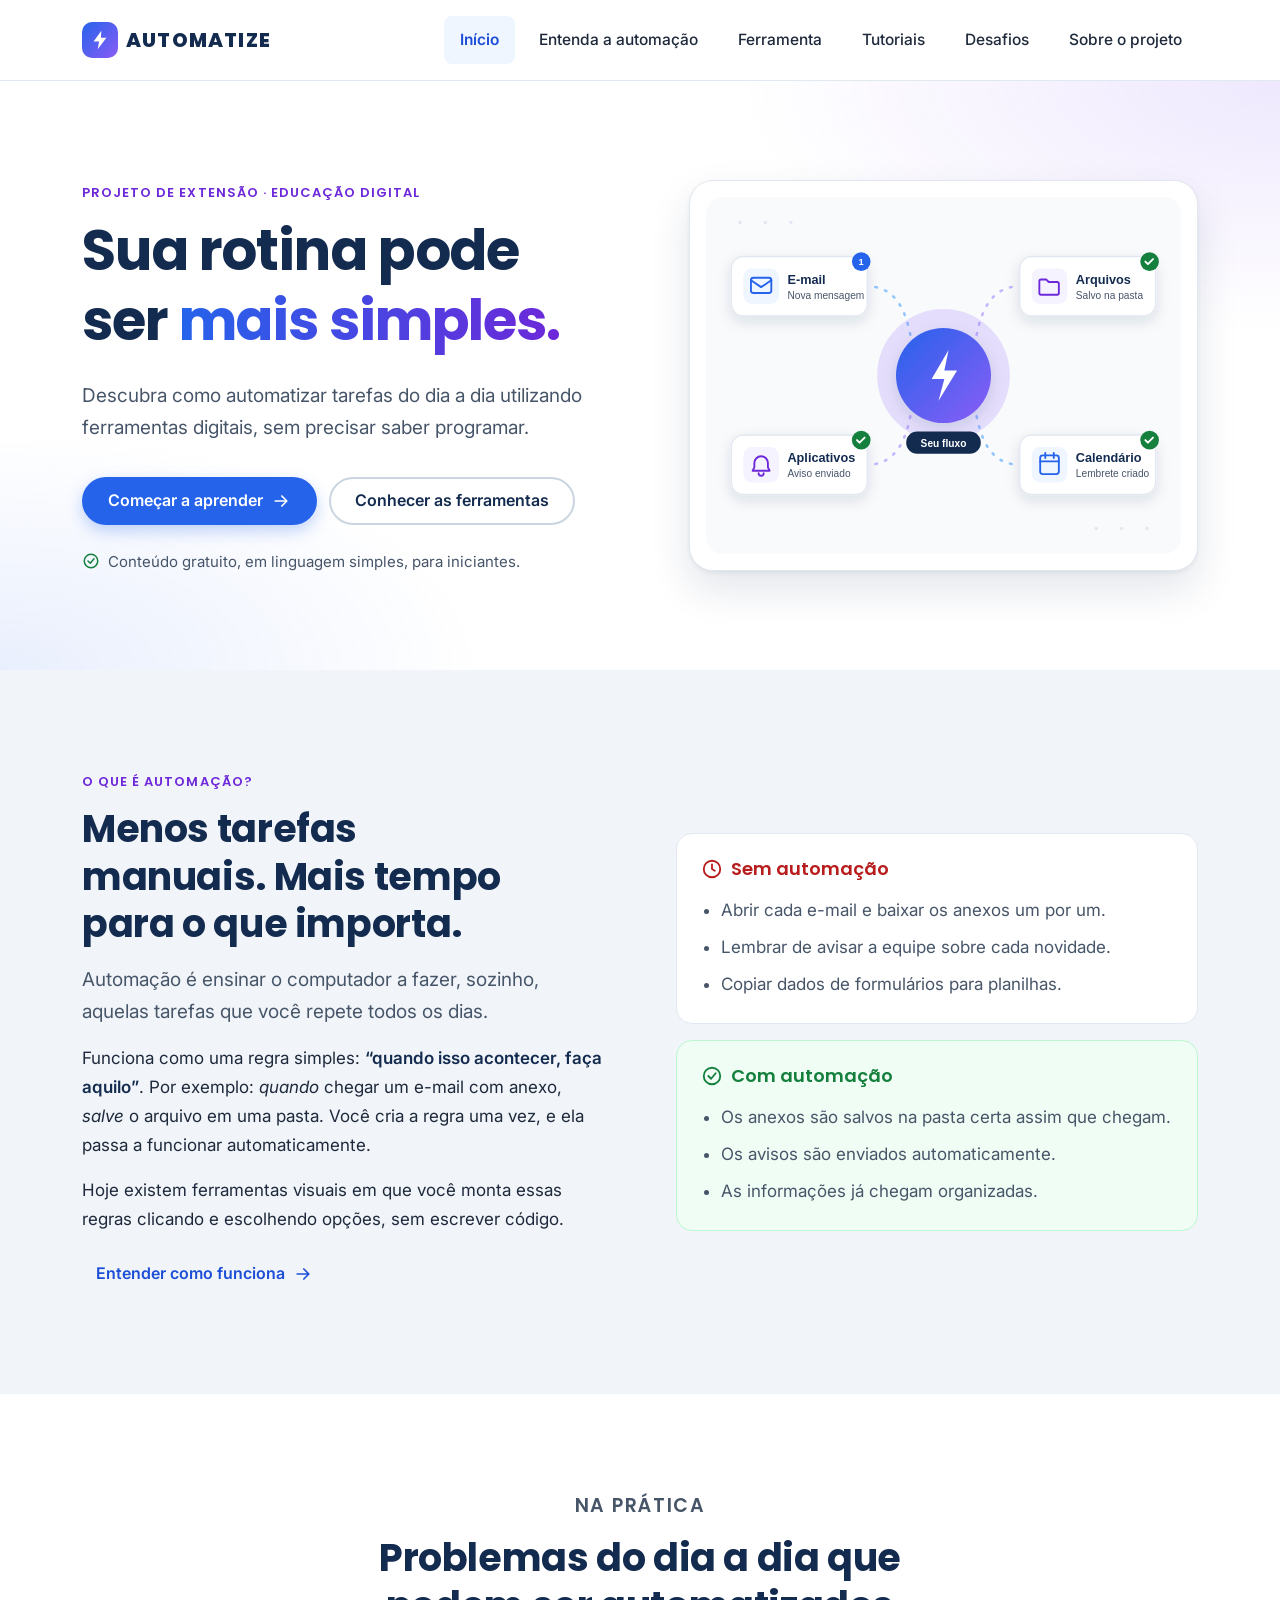
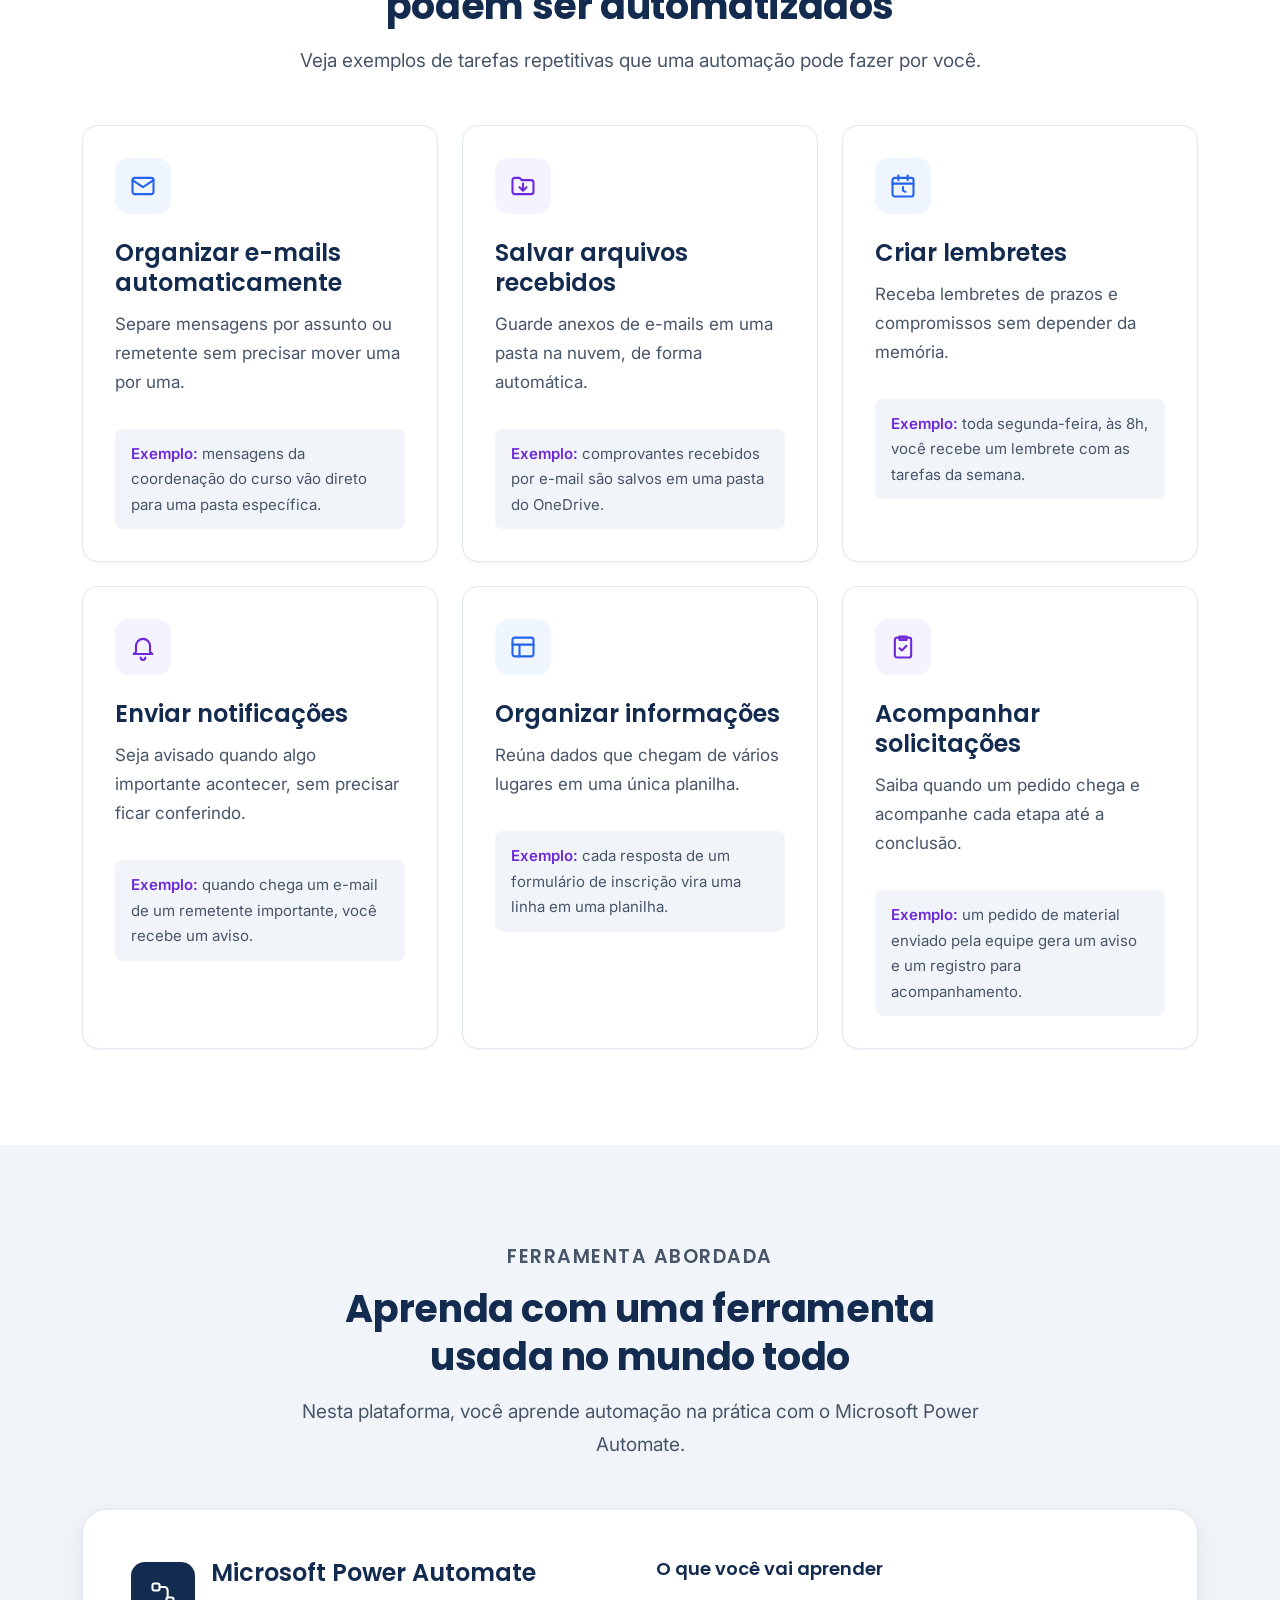
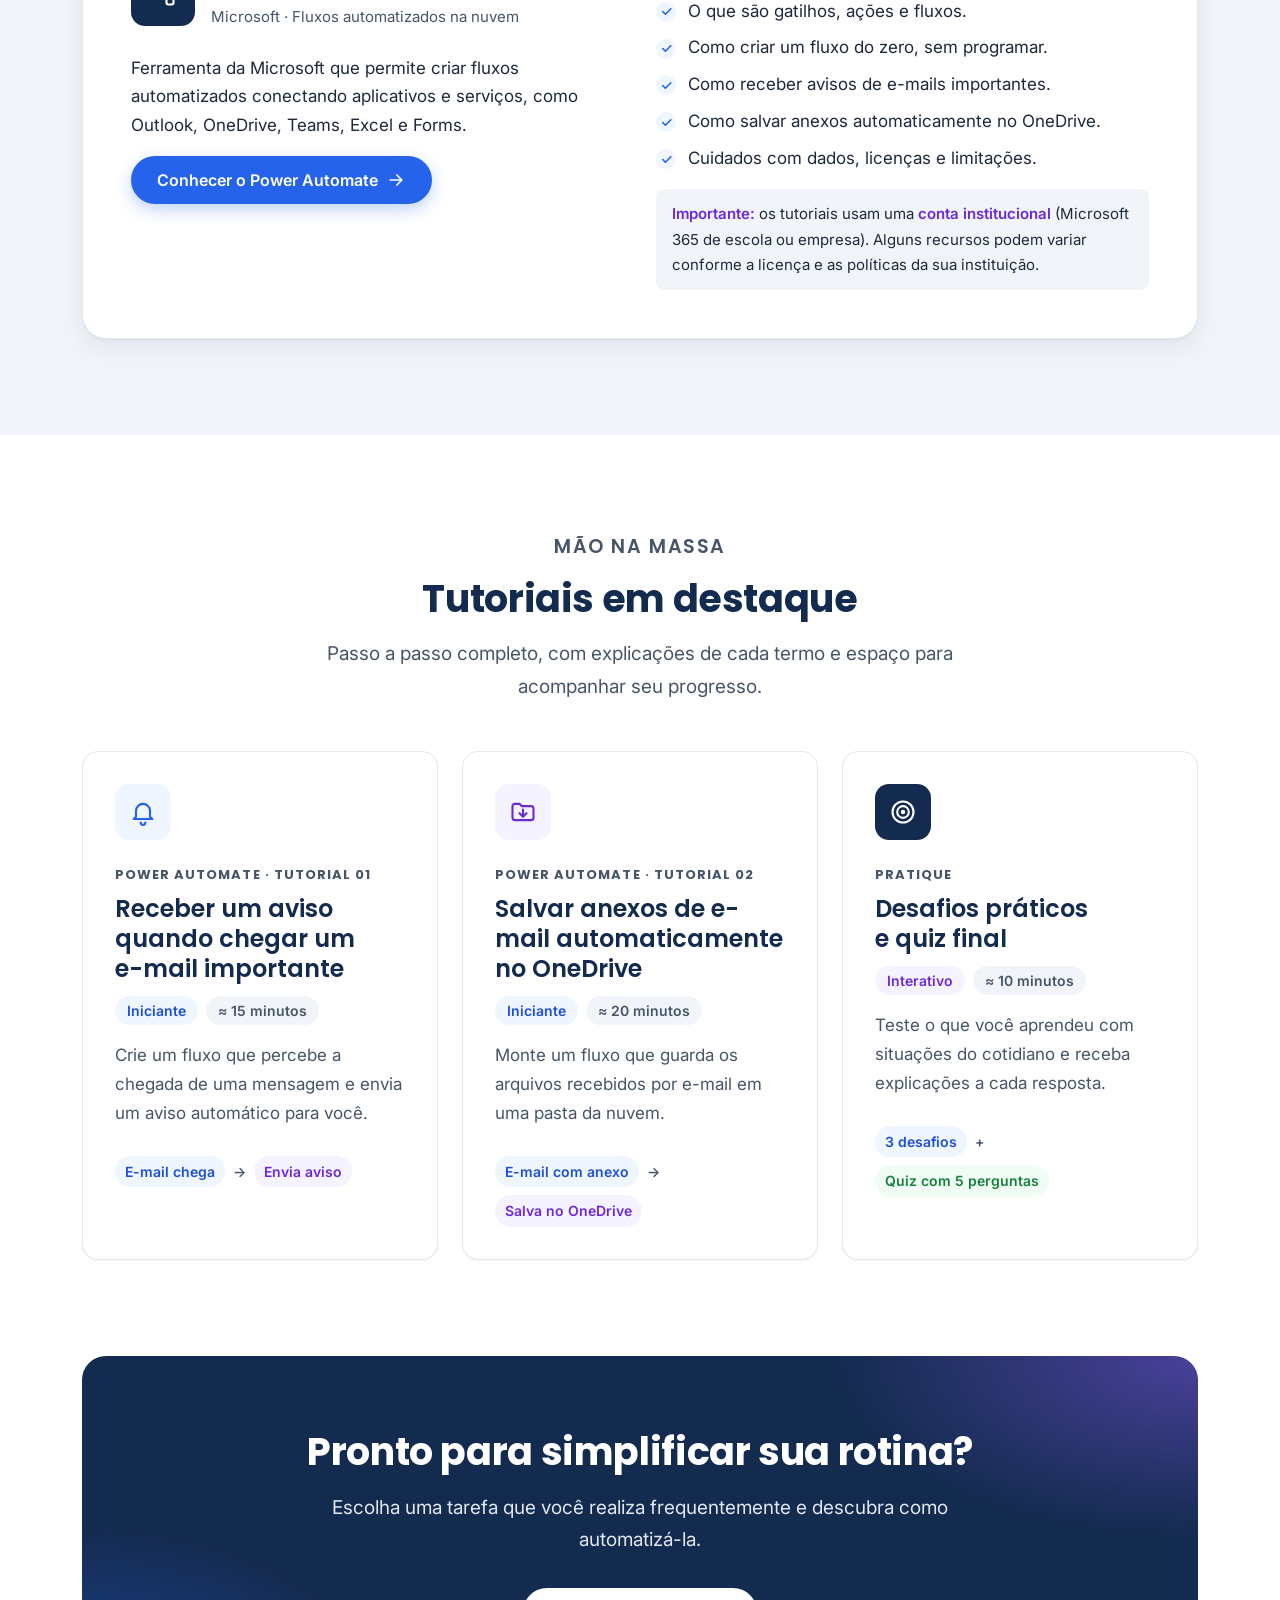
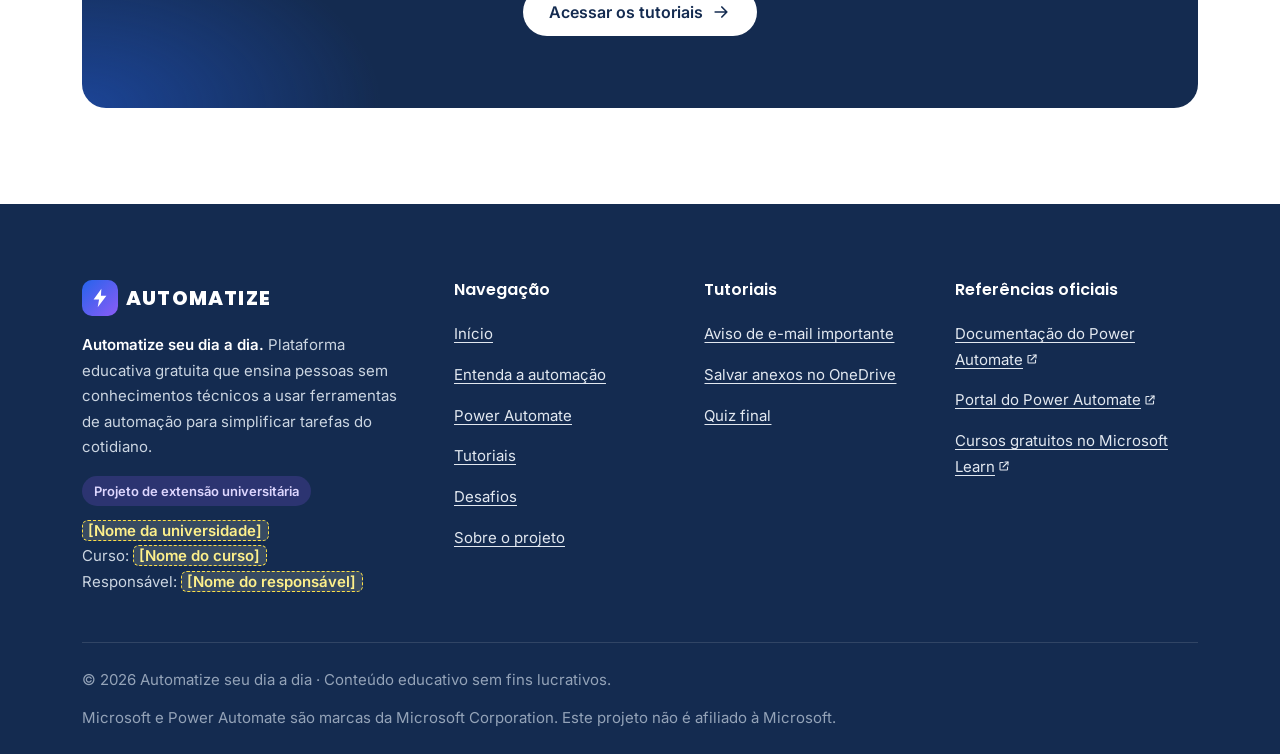
==== index.html @ 9e0a2491 "Move arquivos do site para a raiz do repositorio" ====
<!DOCTYPE html>
<html lang="pt-BR" class="no-js">
<head>
  <meta charset="UTF-8">
  <meta name="viewport" content="width=device-width, initial-scale=1">
  <title>Automatize seu dia a dia — Sua rotina pode ser mais simples</title>
  <meta name="description" content="Plataforma educativa gratuita que ensina, sem programação, como automatizar tarefas do dia a dia com o Microsoft Power Automate. Projeto de extensão universitária.">
  <meta name="keywords" content="automação, Power Automate, produtividade, educação digital, projeto de extensão, sem programação">
  <meta name="theme-color" content="#142B50">
  <meta name="robots" content="index, follow">
  <meta property="og:type" content="website">
  <meta property="og:locale" content="pt_BR">
  <meta property="og:site_name" content="Automatize seu dia a dia">
  <meta property="og:title" content="Automatize seu dia a dia — Sua rotina pode ser mais simples">
  <meta property="og:description" content="Aprenda a automatizar tarefas do dia a dia com ferramentas digitais, sem precisar saber programar.">
  <meta name="twitter:card" content="summary">
  <link rel="icon" href="assets/icons/favicon.svg" type="image/svg+xml">
  <link rel="preconnect" href="https://fonts.googleapis.com">
  <link rel="preconnect" href="https://fonts.gstatic.com" crossorigin>
  <link rel="stylesheet" href="https://fonts.googleapis.com/css2?family=Inter:wght@400;500;600;700&family=Poppins:wght@600;700;800&display=swap">
  <link rel="stylesheet" href="css/style.css">
  <link rel="stylesheet" href="css/responsive.css">
  <script>document.documentElement.className = document.documentElement.className.replace('no-js', 'js');</script>
  <script src="js/navigation.js" defer></script>
  <script src="js/main.js" defer></script>
</head>
<body>
  <a class="skip-link" href="#conteudo">Pular para o conteúdo</a>

  <!-- ============ CABEÇALHO ============ -->
  <header class="site-header">
    <div class="container site-header__inner">
      <a class="logo" href="index.html" aria-label="AUTOMATIZE — página inicial">
        <span class="logo__mark" aria-hidden="true"><svg viewBox="0 0 24 24" fill="currentColor"><path d="M13.5 2 5 13.5h6L9.5 22 19 9.5h-6z"/></svg></span>
        AUTOMATIZE
      </a>
      <button class="nav-toggle" type="button" aria-expanded="false" aria-controls="menu-principal" aria-label="Abrir menu de navegação">
        <span class="nav-toggle__icon" aria-hidden="true"><span></span><span></span><span></span></span>
        <span class="nav-toggle__text" aria-hidden="true">Menu</span>
      </button>
      <nav class="site-nav" id="menu-principal" aria-label="Principal">
        <ul>
          <li><a href="index.html" aria-current="page">Início</a></li>
          <li><a href="automacao.html">Entenda a automação</a></li>
          <li><a href="power-automate.html">Ferramenta</a></li>
          <li><a href="power-automate.html#tutoriais">Tutoriais</a></li>
          <li><a href="desafios.html">Desafios</a></li>
          <li><a href="sobre.html">Sobre o projeto</a></li>
        </ul>
      </nav>
    </div>
  </header>

  <main id="conteudo" tabindex="-1">

    <!-- ============ HERO ============ -->
    <section class="hero" aria-labelledby="hero-titulo">
      <div class="container hero__grid">
        <div>
          <p class="eyebrow">Projeto de extensão · Educação digital</p>
          <h1 id="hero-titulo">Sua rotina pode ser <span class="highlight">mais simples.</span></h1>
          <p class="lead">Descubra como automatizar tarefas do dia a dia utilizando ferramentas digitais, sem precisar saber programar.</p>
          <div class="btn-group">
            <a class="btn btn--primary" href="automacao.html">
              Começar a aprender
              <svg aria-hidden="true" focusable="false" viewBox="0 0 24 24" fill="none" stroke="currentColor" stroke-width="2" stroke-linecap="round" stroke-linejoin="round"><path d="M5 12h14M13 6l6 6-6 6"/></svg>
            </a>
            <a class="btn btn--secondary" href="#ferramentas">Conhecer as ferramentas</a>
          </div>
          <p class="hero__note">
            <svg aria-hidden="true" focusable="false" viewBox="0 0 24 24" fill="none" stroke="currentColor" stroke-width="2" stroke-linecap="round" stroke-linejoin="round"><circle cx="12" cy="12" r="9"/><path d="M8 12l3 3 5-6"/></svg>
            Conteúdo gratuito, em linguagem simples, para iniciantes.
          </p>
        </div>
        <div class="hero__art">
          <img src="assets/images/hero-flow.svg" width="560" height="420"
               alt="Ilustração: um fluxo de automação no centro conecta e-mail, pasta de arquivos, calendário e aplicativos de aviso.">
        </div>
      </div>
    </section>

    <!-- ============ APRESENTAÇÃO ============ -->
    <section class="section section--gray" aria-labelledby="apresentacao-titulo">
      <div class="container intro-grid">
        <div class="reveal">
          <p class="eyebrow">O que é automação?</p>
          <h2 id="apresentacao-titulo">Menos tarefas manuais. Mais tempo para o que importa.</h2>
          <p class="lead">Automação é ensinar o computador a fazer, sozinho, aquelas tarefas que você repete todos os dias.</p>
          <p>Funciona como uma regra simples: <strong>“quando isso acontecer, faça aquilo”</strong>. Por exemplo: <em>quando</em> chegar um e-mail com anexo, <em>salve</em> o arquivo em uma pasta. Você cria a regra uma vez, e ela passa a funcionar automaticamente.</p>
          <p>Hoje existem ferramentas visuais em que você monta essas regras clicando e escolhendo opções, sem escrever código.</p>
          <a class="btn btn--ghost" href="automacao.html">
            Entender como funciona
            <svg aria-hidden="true" focusable="false" viewBox="0 0 24 24" fill="none" stroke="currentColor" stroke-width="2" stroke-linecap="round" stroke-linejoin="round"><path d="M5 12h14M13 6l6 6-6 6"/></svg>
          </a>
        </div>
        <div class="compare reveal">
          <div class="compare__item compare__item--before">
            <h3>
              <svg aria-hidden="true" focusable="false" viewBox="0 0 24 24" fill="none" stroke="currentColor" stroke-width="2" stroke-linecap="round" stroke-linejoin="round"><circle cx="12" cy="12" r="9"/><path d="M12 7v5l3 2"/></svg>
              Sem automação
            </h3>
            <ul>
              <li>Abrir cada e-mail e baixar os anexos um por um.</li>
              <li>Lembrar de avisar a equipe sobre cada novidade.</li>
              <li>Copiar dados de formulários para planilhas.</li>
            </ul>
          </div>
          <div class="compare__item compare__item--after">
            <h3>
              <svg aria-hidden="true" focusable="false" viewBox="0 0 24 24" fill="none" stroke="currentColor" stroke-width="2" stroke-linecap="round" stroke-linejoin="round"><circle cx="12" cy="12" r="9"/><path d="M8 12l3 3 5-6"/></svg>
              Com automação
            </h3>
            <ul>
              <li>Os anexos são salvos na pasta certa assim que chegam.</li>
              <li>Os avisos são enviados automaticamente.</li>
              <li>As informações já chegam organizadas.</li>
            </ul>
          </div>
        </div>
      </div>
    </section>

    <!-- ============ PROBLEMAS QUE PODEM SER AUTOMATIZADOS ============ -->
    <section class="section" aria-labelledby="problemas-titulo">
      <div class="container">
        <header class="section-header reveal">
          <p class="eyebrow">Na prática</p>
          <h2 id="problemas-titulo">Problemas do dia a dia que podem ser automatizados</h2>
          <p>Veja exemplos de tarefas repetitivas que uma automação pode fazer por você.</p>
        </header>

        <ul class="grid grid--3 list-reset" role="list">
          <li class="card reveal">
            <span class="icon-badge" aria-hidden="true"><svg viewBox="0 0 24 24" fill="none" stroke="currentColor" stroke-width="1.8" stroke-linecap="round" stroke-linejoin="round"><rect x="3" y="5" width="18" height="14" rx="2"/><path d="M3 7l9 6 9-6"/></svg></span>
            <h3>Organizar e-mails automaticamente</h3>
            <p>Separe mensagens por assunto ou remetente sem precisar mover uma por uma.</p>
            <p class="card__example"><strong>Exemplo:</strong> mensagens da coordenação do curso vão direto para uma pasta específica.</p>
          </li>
          <li class="card reveal">
            <span class="icon-badge icon-badge--purple" aria-hidden="true"><svg viewBox="0 0 24 24" fill="none" stroke="currentColor" stroke-width="1.8" stroke-linecap="round" stroke-linejoin="round"><path d="M3 7a2 2 0 0 1 2-2h4l2 2h8a2 2 0 0 1 2 2v8a2 2 0 0 1-2 2H5a2 2 0 0 1-2-2z"/><path d="M12 10v6M9 13l3 3 3-3"/></svg></span>
            <h3>Salvar arquivos recebidos</h3>
            <p>Guarde anexos de e-mails em uma pasta na nuvem, de forma automática.</p>
            <p class="card__example"><strong>Exemplo:</strong> comprovantes recebidos por e-mail são salvos em uma pasta do OneDrive.</p>
          </li>
          <li class="card reveal">
            <span class="icon-badge" aria-hidden="true"><svg viewBox="0 0 24 24" fill="none" stroke="currentColor" stroke-width="1.8" stroke-linecap="round" stroke-linejoin="round"><rect x="3" y="5" width="18" height="16" rx="2"/><path d="M3 10h18M8 3v4M16 3v4M12 13v3l2 1"/></svg></span>
            <h3>Criar lembretes</h3>
            <p>Receba lembretes de prazos e compromissos sem depender da memória.</p>
            <p class="card__example"><strong>Exemplo:</strong> toda segunda-feira, às 8h, você recebe um lembrete com as tarefas da semana.</p>
          </li>
          <li class="card reveal">
            <span class="icon-badge icon-badge--purple" aria-hidden="true"><svg viewBox="0 0 24 24" fill="none" stroke="currentColor" stroke-width="1.8" stroke-linecap="round" stroke-linejoin="round"><path d="M6 16v-5a6 6 0 0 1 12 0v5l2 2H4z"/><path d="M10 21a2 2 0 0 0 4 0"/></svg></span>
            <h3>Enviar notificações</h3>
            <p>Seja avisado quando algo importante acontecer, sem precisar ficar conferindo.</p>
            <p class="card__example"><strong>Exemplo:</strong> quando chega um e-mail de um remetente importante, você recebe um aviso.</p>
          </li>
          <li class="card reveal">
            <span class="icon-badge" aria-hidden="true"><svg viewBox="0 0 24 24" fill="none" stroke="currentColor" stroke-width="1.8" stroke-linecap="round" stroke-linejoin="round"><rect x="3" y="4" width="18" height="16" rx="2"/><path d="M3 10h18M9 10v10"/></svg></span>
            <h3>Organizar informações</h3>
            <p>Reúna dados que chegam de vários lugares em uma única planilha.</p>
            <p class="card__example"><strong>Exemplo:</strong> cada resposta de um formulário de inscrição vira uma linha em uma planilha.</p>
          </li>
          <li class="card reveal">
            <span class="icon-badge icon-badge--purple" aria-hidden="true"><svg viewBox="0 0 24 24" fill="none" stroke="currentColor" stroke-width="1.8" stroke-linecap="round" stroke-linejoin="round"><rect x="5" y="4" width="14" height="17" rx="2"/><path d="M9 3h6v3H9zM9 13l2 2 4-4"/></svg></span>
            <h3>Acompanhar solicitações</h3>
            <p>Saiba quando um pedido chega e acompanhe cada etapa até a conclusão.</p>
            <p class="card__example"><strong>Exemplo:</strong> um pedido de material enviado pela equipe gera um aviso e um registro para acompanhamento.</p>
          </li>
        </ul>
      </div>
    </section>

    <!-- ============ FERRAMENTA ============ -->
    <section class="section section--gray" id="ferramentas" aria-labelledby="ferramentas-titulo">
      <div class="container">
        <header class="section-header reveal">
          <p class="eyebrow">Ferramenta abordada</p>
          <h2 id="ferramentas-titulo">Aprenda com uma ferramenta usada no mundo todo</h2>
          <p>Nesta plataforma, você aprende automação na prática com o Microsoft Power Automate.</p>
        </header>

        <article class="tool-card reveal" aria-labelledby="tool-pa">
          <div>
            <div class="tool-card__brand">
              <span class="icon-badge icon-badge--navy" aria-hidden="true"><svg viewBox="0 0 24 24" fill="none" stroke="currentColor" stroke-width="1.8" stroke-linecap="round" stroke-linejoin="round"><rect x="3" y="3" width="6" height="6" rx="1.5"/><rect x="15" y="15" width="6" height="6" rx="1.5"/><path d="M9 6h4a3 3 0 0 1 3 3v6"/></svg></span>
              <div>
                <h3 id="tool-pa">Microsoft Power Automate</h3>
                <p>Microsoft · Fluxos automatizados na nuvem</p>
              </div>
            </div>
            <p style="margin-top:var(--space-5)">Ferramenta da Microsoft que permite criar fluxos automatizados conectando aplicativos e serviços, como Outlook, OneDrive, Teams, Excel e Forms.</p>
            <a class="btn btn--primary" href="power-automate.html">
              Conhecer o Power Automate
              <svg aria-hidden="true" focusable="false" viewBox="0 0 24 24" fill="none" stroke="currentColor" stroke-width="2" stroke-linecap="round" stroke-linejoin="round"><path d="M5 12h14M13 6l6 6-6 6"/></svg>
            </a>
          </div>
          <div>
            <h4>O que você vai aprender</h4>
            <ul class="check-list">
              <li>O que são gatilhos, ações e fluxos.</li>
              <li>Como criar um fluxo do zero, sem programar.</li>
              <li>Como receber avisos de e-mails importantes.</li>
              <li>Como salvar anexos automaticamente no OneDrive.</li>
              <li>Cuidados com dados, licenças e limitações.</li>
            </ul>
            <p class="card__example"><strong>Importante:</strong> os tutoriais usam uma <strong>conta institucional</strong> (Microsoft 365 de escola ou empresa). Alguns recursos podem variar conforme a licença e as políticas da sua instituição.</p>
          </div>
        </article>
      </div>
    </section>

    <!-- ============ TUTORIAIS EM DESTAQUE ============ -->
    <section class="section" aria-labelledby="tutoriais-titulo">
      <div class="container">
        <header class="section-header reveal">
          <p class="eyebrow">Mão na massa</p>
          <h2 id="tutoriais-titulo">Tutoriais em destaque</h2>
          <p>Passo a passo completo, com explicações de cada termo e espaço para acompanhar seu progresso.</p>
        </header>

        <div class="grid grid--3">
          <article class="card card--link tutorial-card reveal">
            <span class="icon-badge" aria-hidden="true"><svg viewBox="0 0 24 24" fill="none" stroke="currentColor" stroke-width="1.8" stroke-linecap="round" stroke-linejoin="round"><path d="M6 16v-5a6 6 0 0 1 12 0v5l2 2H4z"/><path d="M10 21a2 2 0 0 0 4 0"/></svg></span>
            <p class="tutorial-card__number">Power Automate · Tutorial 01</p>
            <h3><a href="power-automate.html#tutorial-01">Receber um aviso quando chegar um e-mail importante</a></h3>
            <ul class="badge-list">
              <li class="badge">Iniciante</li>
              <li class="badge badge--gray">≈ 15 minutos</li>
            </ul>
            <p>Crie um fluxo que percebe a chegada de uma mensagem e envia um aviso automático para você.</p>
            <ul class="flow-mini" aria-label="Resumo do fluxo">
              <li class="flow-mini__trigger">E-mail chega</li>
              <li class="flow-mini__arrow" aria-hidden="true">→</li>
              <li class="flow-mini__action">Envia aviso</li>
            </ul>
          </article>

          <article class="card card--link tutorial-card reveal">
            <span class="icon-badge icon-badge--purple" aria-hidden="true"><svg viewBox="0 0 24 24" fill="none" stroke="currentColor" stroke-width="1.8" stroke-linecap="round" stroke-linejoin="round"><path d="M3 7a2 2 0 0 1 2-2h4l2 2h8a2 2 0 0 1 2 2v8a2 2 0 0 1-2 2H5a2 2 0 0 1-2-2z"/><path d="M12 10v6M9 13l3 3 3-3"/></svg></span>
            <p class="tutorial-card__number">Power Automate · Tutorial 02</p>
            <h3><a href="power-automate.html#tutorial-02">Salvar anexos de e-mail automaticamente no OneDrive</a></h3>
            <ul class="badge-list">
              <li class="badge">Iniciante</li>
              <li class="badge badge--gray">≈ 20 minutos</li>
            </ul>
            <p>Monte um fluxo que guarda os arquivos recebidos por e-mail em uma pasta da nuvem.</p>
            <ul class="flow-mini" aria-label="Resumo do fluxo">
              <li class="flow-mini__trigger">E-mail com anexo</li>
              <li class="flow-mini__arrow" aria-hidden="true">→</li>
              <li class="flow-mini__action">Salva no OneDrive</li>
            </ul>
          </article>

          <article class="card card--link tutorial-card reveal">
            <span class="icon-badge icon-badge--navy" aria-hidden="true"><svg viewBox="0 0 24 24" fill="none" stroke="currentColor" stroke-width="1.8" stroke-linecap="round" stroke-linejoin="round"><circle cx="12" cy="12" r="9"/><circle cx="12" cy="12" r="5"/><circle cx="12" cy="12" r="1"/></svg></span>
            <p class="tutorial-card__number">Pratique</p>
            <h3><a href="desafios.html">Desafios práticos e quiz final</a></h3>
            <ul class="badge-list">
              <li class="badge badge--purple">Interativo</li>
              <li class="badge badge--gray">≈ 10 minutos</li>
            </ul>
            <p>Teste o que você aprendeu com situações do cotidiano e receba explicações a cada resposta.</p>
            <ul class="flow-mini" aria-label="Conteúdo">
              <li class="flow-mini__trigger">3 desafios</li>
              <li class="flow-mini__arrow" aria-hidden="true">+</li>
              <li class="flow-mini__result">Quiz com 5 perguntas</li>
            </ul>
          </article>
        </div>
      </div>
    </section>

    <!-- ============ CHAMADA FINAL ============ -->
    <section class="section" style="padding-top:0" aria-labelledby="cta-titulo">
      <div class="container">
        <div class="cta reveal">
          <h2 id="cta-titulo">Pronto para simplificar sua rotina?</h2>
          <p>Escolha uma tarefa que você realiza frequentemente e descubra como automatizá-la.</p>
          <a class="btn btn--light" href="power-automate.html#tutoriais">
            Acessar os tutoriais
            <svg aria-hidden="true" focusable="false" viewBox="0 0 24 24" fill="none" stroke="currentColor" stroke-width="2" stroke-linecap="round" stroke-linejoin="round"><path d="M5 12h14M13 6l6 6-6 6"/></svg>
          </a>
        </div>
      </div>
    </section>
  </main>

  <!-- ============ RODAPÉ ============ -->
  <footer class="site-footer">
    <div class="container">
      <div class="site-footer__grid">
        <div>
          <a class="logo" href="index.html" aria-label="AUTOMATIZE — página inicial">
            <span class="logo__mark" aria-hidden="true"><svg viewBox="0 0 24 24" fill="currentColor"><path d="M13.5 2 5 13.5h6L9.5 22 19 9.5h-6z"/></svg></span>
            AUTOMATIZE
          </a>
          <p style="margin-top:var(--space-3)"><strong style="color:#fff">Automatize seu dia a dia.</strong> Plataforma educativa gratuita que ensina pessoas sem conhecimentos técnicos a usar ferramentas de automação para simplificar tarefas do cotidiano.</p>
          <p class="extension-tag">Projeto de extensão universitária</p>
          <p>
            <span class="editable" data-editable="universidade">[Nome da universidade]</span><br>
            Curso: <span class="editable" data-editable="curso">[Nome do curso]</span><br>
            Responsável: <span class="editable" data-editable="responsavel">[Nome do responsável]</span>
          </p>
        </div>
        <nav aria-label="Rodapé — páginas">
          <p class="site-footer__title">Navegação</p>
          <ul>
            <li><a href="index.html">Início</a></li>
            <li><a href="automacao.html">Entenda a automação</a></li>
            <li><a href="power-automate.html">Power Automate</a></li>
            <li><a href="power-automate.html#tutoriais">Tutoriais</a></li>
            <li><a href="desafios.html">Desafios</a></li>
            <li><a href="sobre.html">Sobre o projeto</a></li>
          </ul>
        </nav>
        <nav aria-label="Rodapé — tutoriais">
          <p class="site-footer__title">Tutoriais</p>
          <ul>
            <li><a href="power-automate.html#tutorial-01">Aviso de e-mail importante</a></li>
            <li><a href="power-automate.html#tutorial-02">Salvar anexos no OneDrive</a></li>
            <li><a href="desafios.html#quiz">Quiz final</a></li>
          </ul>
        </nav>
        <div>
          <p class="site-footer__title">Referências oficiais</p>
          <ul>
            <li><a href="https://learn.microsoft.com/pt-br/power-automate/">Documentação do Power Automate</a></li>
            <li><a href="https://make.powerautomate.com/">Portal do Power Automate</a></li>
            <li><a href="https://learn.microsoft.com/pt-br/training/powerplatform/power-automate">Cursos gratuitos no Microsoft Learn</a></li>
          </ul>
        </div>
      </div>
      <div class="site-footer__bottom">
        <p>© <span data-current-year>2026</span> Automatize seu dia a dia · Conteúdo educativo sem fins lucrativos.</p>
        <p>Microsoft e Power Automate são marcas da Microsoft Corporation. Este projeto não é afiliado à Microsoft.</p>
      </div>
    </div>
  </footer>

  <button class="back-to-top" type="button" aria-label="Voltar ao topo da página">
    <svg aria-hidden="true" focusable="false" viewBox="0 0 24 24" fill="none" stroke="currentColor" stroke-width="2" stroke-linecap="round" stroke-linejoin="round"><path d="M12 19V5M5 12l7-7 7 7"/></svg>
  </button>
</body>
</html>
---- css/style.css ----
/* ==========================================================================
   AUTOMATIZE SEU DIA A DIA — Estilos base
   --------------------------------------------------------------------------
   Organização:
   1. Tokens (variáveis de design)
   2. Reset e base
   3. Utilitários de acessibilidade
   4. Layout (container, seções)
   5. Componentes: header, navegação, botões, cards, badges, callouts,
      diagrama de fluxo, glossário, campos editáveis, footer
   6. Seções específicas (hero, CTA, etc.)
   7. Animações e preferência por movimento reduzido
   Mobile-first: ajustes de telas maiores ficam em responsive.css.
   ========================================================================== */

/* 1. TOKENS ---------------------------------------------------------------- */
:root {
  /* Paleta oficial do projeto */
  --navy: #142B50;
  --blue: #2563EB;
  --purple: #8B5CF6;
  --gray-100: #F1F5F9;
  --white: #FFFFFF;
  --text: #1E293B;

  /* Variações derivadas (garantem contraste AA em textos pequenos) */
  --blue-700: #1D4ED8;      /* hover e links: 6,7:1 sobre branco */
  --blue-50: #EFF6FF;
  --purple-700: #6D28D9;    /* roxo para texto pequeno: 7,1:1 sobre branco */
  --purple-50: #F5F3FF;
  --gray-200: #E2E8F0;
  --gray-300: #CBD5E1;
  --text-muted: #475569;    /* 7,5:1 sobre branco */
  --green-700: #15803D;
  --green-50: #F0FDF4;
  --red-700: #B91C1C;
  --red-50: #FEF2F2;
  --amber-800: #92400E;
  --amber-50: #FFFBEB;

  /* Tipografia (com alternativas locais caso o Google Fonts não carregue) */
  --font-title: "Poppins", "Segoe UI", system-ui, -apple-system, Roboto, Arial, sans-serif;
  --font-body: "Inter", "Segoe UI", system-ui, -apple-system, Roboto, Arial, sans-serif;

  /* Escala tipográfica fluida */
  --fs-sm: 0.9375rem;
  --fs-base: 1.0625rem;
  --fs-lg: 1.1875rem;
  --fs-h4: 1.125rem;
  --fs-h3: clamp(1.25rem, 1.1rem + 0.6vw, 1.5rem);
  --fs-h2: clamp(1.625rem, 1.3rem + 1.4vw, 2.375rem);
  --fs-h1: clamp(2.125rem, 1.6rem + 2.6vw, 3.5rem);

  /* Espaçamentos */
  --space-1: 0.25rem;
  --space-2: 0.5rem;
  --space-3: 0.75rem;
  --space-4: 1rem;
  --space-5: 1.5rem;
  --space-6: 2rem;
  --space-7: 3rem;
  --space-8: 4.5rem;
  --space-9: 6rem;

  /* Forma e profundidade */
  --radius-sm: 8px;
  --radius: 16px;
  --radius-lg: 24px;
  --radius-pill: 999px;
  --shadow-sm: 0 1px 2px rgb(20 43 80 / 0.06);
  --shadow: 0 1px 2px rgb(20 43 80 / 0.06), 0 8px 24px rgb(20 43 80 / 0.08);
  --shadow-lg: 0 2px 4px rgb(20 43 80 / 0.06), 0 18px 40px rgb(20 43 80 / 0.12);

  /* Foco visível (anel duplo: funciona em fundos claros e escuros) */
  --focus-ring: 0 0 0 3px var(--white), 0 0 0 6px var(--blue);

  --header-h: 72px;
  --container: 1180px;
  --transition: 180ms ease;
}

/* 2. RESET E BASE ---------------------------------------------------------- */
*,
*::before,
*::after {
  box-sizing: border-box;
}

html {
  -webkit-text-size-adjust: 100%;
  text-size-adjust: 100%;
  scroll-behavior: smooth;
  /* Compensa o cabeçalho fixo ao navegar por âncoras */
  scroll-padding-top: calc(var(--header-h) + 16px);
}

body {
  margin: 0;
  font-family: var(--font-body);
  font-size: var(--fs-base);
  line-height: 1.7;
  color: var(--text);
  background: var(--white);
  text-rendering: optimizeLegibility;
  -webkit-font-smoothing: antialiased;
}

h1, h2, h3, h4 {
  font-family: var(--font-title);
  color: var(--navy);
  line-height: 1.25;
  margin: 0 0 var(--space-4);
  font-weight: 700;
  text-wrap: balance;
}

h1 { font-size: var(--fs-h1); letter-spacing: -0.02em; }
h2 { font-size: var(--fs-h2); letter-spacing: -0.01em; }
h3 { font-size: var(--fs-h3); font-weight: 600; }
h4 { font-size: var(--fs-h4); font-weight: 600; }

p { margin: 0 0 var(--space-4); }
p:last-child { margin-bottom: 0; }

img, svg { max-width: 100%; height: auto; display: block; }

a {
  color: var(--blue-700);
  text-underline-offset: 3px;
  text-decoration-thickness: 1px;
}
a:hover { color: var(--navy); text-decoration-thickness: 2px; }

ul, ol { padding-left: 1.25rem; margin: 0 0 var(--space-4); }
li + li { margin-top: var(--space-2); }

strong { font-weight: 600; color: var(--navy); }

abbr[title] { text-decoration: underline dotted; cursor: help; }

code, kbd {
  font-family: ui-monospace, "Cascadia Code", Consolas, monospace;
  font-size: 0.9em;
  background: var(--gray-100);
  border: 1px solid var(--gray-200);
  border-radius: 6px;
  padding: 0.05em 0.4em;
}

/* Nome de botões/menus da interface do Power Automate */
.ui-label {
  font-weight: 600;
  color: var(--navy);
  background: var(--blue-50);
  border: 1px solid #BFDBFE;
  border-radius: 6px;
  padding: 0.05em 0.45em;
  white-space: normal;
}
.ui-label__en {
  font-weight: 400;
  color: var(--text-muted);
  font-size: 0.9em;
}

/* 3. ACESSIBILIDADE -------------------------------------------------------- */
.sr-only {
  position: absolute !important;
  width: 1px; height: 1px;
  padding: 0; margin: -1px;
  overflow: hidden;
  clip: rect(0, 0, 0, 0);
  white-space: nowrap;
  border: 0;
}

.skip-link {
  position: absolute;
  left: var(--space-4);
  top: -100px;
  z-index: 1000;
  background: var(--navy);
  color: var(--white);
  padding: var(--space-3) var(--space-5);
  border-radius: var(--radius-sm);
  font-weight: 600;
  text-decoration: none;
}
.skip-link:focus { top: var(--space-4); color: var(--white); }

/* Foco visível para todos os elementos interativos */
:focus { outline: none; }
:focus-visible {
  outline: 3px solid var(--blue);
  outline-offset: 3px;
  border-radius: 4px;
}
.btn:focus-visible,
.nav-toggle:focus-visible,
.choice input:focus-visible + .choice__box {
  outline: none;
  box-shadow: var(--focus-ring);
}
/* Elementos focados programaticamente (ex.: títulos de etapas) */
[tabindex="-1"]:focus { outline: none; }
[tabindex="-1"]:focus-visible { outline: 3px solid var(--blue); outline-offset: 4px; }

/* 4. LAYOUT ---------------------------------------------------------------- */
.container {
  width: 100%;
  max-width: var(--container);
  margin-inline: auto;
  padding-inline: var(--space-5);
}
.container--narrow { max-width: 820px; }

.section { padding-block: var(--space-8); }
.section--gray { background: var(--gray-100); }
.section--navy { background: var(--navy); color: #E2E8F0; }
.section--navy h2, .section--navy h3 { color: var(--white); }

.section-header {
  max-width: 720px;
  margin: 0 auto var(--space-7);
  text-align: center;
}
.section-header--left { margin-inline: 0; text-align: left; }
.section-header p { color: var(--text-muted); font-size: var(--fs-lg); }

.eyebrow {
  display: inline-block;
  font-family: var(--font-title);
  font-size: 0.8125rem;
  font-weight: 600;
  letter-spacing: 0.08em;
  text-transform: uppercase;
  color: var(--purple-700);
  margin-bottom: var(--space-3);
}

.grid { display: grid; gap: var(--space-5); }
.list-reset { list-style: none; padding: 0; margin: 0; }
.list-reset > li + li { margin-top: 0; }

.lead { font-size: var(--fs-lg); color: var(--text-muted); }

/* 5. COMPONENTES ----------------------------------------------------------- */

/* 5.1 Header ---------------------------------------------------------------- */
.site-header {
  position: sticky;
  top: 0;
  z-index: 100;
  background: rgb(255 255 255 / 0.94);
  backdrop-filter: saturate(160%) blur(10px);
  -webkit-backdrop-filter: saturate(160%) blur(10px);
  border-bottom: 1px solid var(--gray-200);
}
.site-header__inner {
  display: flex;
  align-items: center;
  justify-content: space-between;
  gap: var(--space-4);
  min-height: var(--header-h);
}

.logo {
  display: inline-flex;
  align-items: center;
  gap: var(--space-2);
  font-family: var(--font-title);
  font-weight: 800;
  font-size: 1.25rem;
  letter-spacing: 0.06em;
  color: var(--navy);
  text-decoration: none;
  min-height: 44px;
}
.logo:hover { color: var(--navy); }
.logo__mark {
  display: grid;
  place-items: center;
  width: 36px; height: 36px;
  border-radius: 10px;
  background: linear-gradient(135deg, var(--blue), var(--purple));
  color: var(--white);
}
.logo__mark svg { width: 22px; height: 22px; }

/* 5.2 Navegação ------------------------------------------------------------- */
.nav-toggle {
  display: inline-flex;
  align-items: center;
  justify-content: center;
  gap: var(--space-2);
  min-width: 48px;
  min-height: 48px;
  padding: 0 var(--space-3);
  border: 1px solid var(--gray-300);
  border-radius: var(--radius-sm);
  background: var(--white);
  color: var(--navy);
  font: 600 var(--fs-sm) var(--font-body);
  cursor: pointer;
}
.nav-toggle__icon { position: relative; width: 20px; height: 14px; }
.nav-toggle__icon span {
  position: absolute;
  left: 0;
  width: 100%;
  height: 2px;
  border-radius: 2px;
  background: currentColor;
  transition: transform var(--transition), opacity var(--transition);
}
.nav-toggle__icon span:nth-child(1) { top: 0; }
.nav-toggle__icon span:nth-child(2) { top: 6px; }
.nav-toggle__icon span:nth-child(3) { top: 12px; }
.nav-toggle[aria-expanded="true"] .nav-toggle__icon span:nth-child(1) { transform: translateY(6px) rotate(45deg); }
.nav-toggle[aria-expanded="true"] .nav-toggle__icon span:nth-child(2) { opacity: 0; }
.nav-toggle[aria-expanded="true"] .nav-toggle__icon span:nth-child(3) { transform: translateY(-6px) rotate(-45deg); }

/* Menu mobile: painel abaixo do cabeçalho.
   Sem JavaScript (classe .no-js), o menu permanece visível. */
.site-nav {
  position: absolute;
  top: 100%;
  left: 0;
  right: 0;
  background: var(--white);
  border-bottom: 1px solid var(--gray-200);
  box-shadow: var(--shadow);
  padding: var(--space-3) var(--space-5) var(--space-5);
  display: none;
}
.site-nav.is-open { display: block; }
.no-js .site-nav { display: block; position: static; box-shadow: none; }
.no-js .nav-toggle { display: none; }

.site-nav ul { list-style: none; margin: 0; padding: 0; }
.site-nav li + li { margin-top: 0; }
.site-nav a {
  display: flex;
  align-items: center;
  min-height: 48px;
  padding: var(--space-2) var(--space-3);
  border-radius: var(--radius-sm);
  color: var(--text);
  font-weight: 500;
  text-decoration: none;
}
.site-nav a:hover { background: var(--gray-100); color: var(--navy); }
.site-nav a[aria-current="page"] {
  color: var(--blue-700);
  background: var(--blue-50);
  font-weight: 600;
}

/* 5.3 Botões ---------------------------------------------------------------- */
.btn {
  display: inline-flex;
  align-items: center;
  justify-content: center;
  gap: var(--space-2);
  min-height: 48px;
  padding: 0.75rem 1.5rem;
  border: 2px solid transparent;
  border-radius: var(--radius-pill);
  font: 600 1rem/1.2 var(--font-body);
  text-decoration: none;
  cursor: pointer;
  transition: background-color var(--transition), color var(--transition),
              border-color var(--transition), transform var(--transition),
              box-shadow var(--transition);
}
.btn svg { width: 20px; height: 20px; flex-shrink: 0; }
.btn:hover { transform: translateY(-1px); }
.btn:active { transform: translateY(0); }

.btn--primary { background: var(--blue); color: var(--white); box-shadow: 0 6px 16px rgb(37 99 235 / 0.28); }
.btn--primary:hover { background: var(--blue-700); color: var(--white); }

.btn--secondary { background: var(--white); color: var(--navy); border-color: var(--gray-300); }
.btn--secondary:hover { border-color: var(--blue); color: var(--blue-700); }

.btn--light { background: var(--white); color: var(--navy); }
.btn--light:hover { background: var(--blue-50); color: var(--navy); }

.btn--ghost { background: transparent; color: var(--blue-700); padding-inline: var(--space-3); }
.btn--ghost:hover { background: var(--blue-50); color: var(--navy); }

.btn--sm { min-height: 44px; padding: 0.5rem 1rem; font-size: var(--fs-sm); }

.btn[disabled],
.btn[aria-disabled="true"] {
  opacity: 0.5;
  cursor: not-allowed;
  transform: none;
  box-shadow: none;
}

.btn-group { display: flex; flex-wrap: wrap; gap: var(--space-3); }

/* 5.4 Cards ----------------------------------------------------------------- */
.card {
  position: relative;
  display: flex;
  flex-direction: column;
  background: var(--white);
  border: 1px solid var(--gray-200);
  border-radius: var(--radius);
  padding: var(--space-6);
  box-shadow: var(--shadow-sm);
  transition: box-shadow var(--transition), transform var(--transition), border-color var(--transition);
}
.card:hover { box-shadow: var(--shadow); }
.card h3 { margin-bottom: var(--space-3); }
.card p { color: var(--text-muted); }
.card__footer { margin-top: auto; padding-top: var(--space-5); }

.card__example {
  margin-top: var(--space-4);
  padding: var(--space-3) var(--space-4);
  border-radius: var(--radius-sm);
  background: var(--gray-100);
  font-size: var(--fs-sm);
  color: var(--text);
}
.card__example strong { color: var(--purple-700); }

/* Card inteiro clicável (link no título expande sua área) */
.card--link:hover { transform: translateY(-3px); border-color: #BFDBFE; }
.card--link h3 a { color: inherit; text-decoration: none; }
.card--link h3 a::after { content: ""; position: absolute; inset: 0; border-radius: inherit; }
.card--link:focus-within { box-shadow: var(--focus-ring); }
.card--link h3 a:focus-visible { outline: none; }

.icon-badge {
  display: grid;
  place-items: center;
  width: 56px;
  height: 56px;
  margin-bottom: var(--space-5);
  border-radius: 14px;
  background: var(--blue-50);
  color: var(--blue);
  flex-shrink: 0;
}
.icon-badge svg { width: 28px; height: 28px; }
.icon-badge--purple { background: var(--purple-50); color: var(--purple-700); }
.icon-badge--navy { background: var(--navy); color: var(--white); }

/* Card de ferramenta (destaque) */
.tool-card {
  display: grid;
  gap: var(--space-6);
  background: var(--white);
  border: 1px solid var(--gray-200);
  border-radius: var(--radius-lg);
  padding: var(--space-6);
  box-shadow: var(--shadow);
}
.tool-card__brand {
  display: flex;
  align-items: center;
  gap: var(--space-4);
}
.tool-card__brand .icon-badge { margin: 0; width: 64px; height: 64px; }
.tool-card__brand p { margin: 0; color: var(--text-muted); font-size: var(--fs-sm); }
.tool-card ul { color: var(--text); }

.check-list { list-style: none; padding: 0; }
.check-list li {
  position: relative;
  padding-left: 2rem;
}
.check-list li::before {
  content: "";
  position: absolute;
  left: 0;
  top: 0.3em;
  width: 1.25rem;
  height: 1.25rem;
  border-radius: 50%;
  background: var(--blue-50) url("data:image/svg+xml,%3Csvg xmlns='http://www.w3.org/2000/svg' viewBox='0 0 24 24' fill='none' stroke='%232563EB' stroke-width='3' stroke-linecap='round' stroke-linejoin='round'%3E%3Cpath d='M5 12l5 5L20 7'/%3E%3C/svg%3E") center / 0.8rem no-repeat;
}

/* 5.5 Badges ---------------------------------------------------------------- */
.badge {
  display: inline-flex;
  align-items: center;
  gap: var(--space-2);
  padding: 0.25rem 0.75rem;
  border-radius: var(--radius-pill);
  background: var(--blue-50);
  color: var(--blue-700);
  font-size: 0.875rem;
  font-weight: 600;
  line-height: 1.5;
}
.badge svg { width: 16px; height: 16px; }
.badge--purple { background: var(--purple-50); color: var(--purple-700); }
.badge--gray { background: var(--gray-100); color: var(--text-muted); }
.badge-list { display: flex; flex-wrap: wrap; gap: var(--space-2); list-style: none; padding: 0; margin: 0 0 var(--space-4); }
.badge-list li + li { margin-top: 0; }

/* 5.6 Callouts (avisos) ----------------------------------------------------- */
.callout {
  display: grid;
  grid-template-columns: auto 1fr;
  gap: var(--space-4);
  padding: var(--space-5);
  border-radius: var(--radius);
  border: 1px solid var(--gray-200);
  border-left-width: 5px;
  background: var(--gray-100);
  margin-block: var(--space-5);
}
.callout__icon { width: 28px; height: 28px; color: var(--blue); }
.callout__title { font-family: var(--font-title); font-weight: 600; color: var(--navy); margin-bottom: var(--space-2); font-size: var(--fs-base); }
.callout > div > :last-child { margin-bottom: 0; }
.callout ul { margin-bottom: 0; }
.callout--info { background: var(--blue-50); border-color: #BFDBFE; border-left-color: var(--blue); }
.callout--warning { background: var(--amber-50); border-color: #FDE68A; border-left-color: #D97706; }
.callout--warning .callout__icon { color: var(--amber-800); }
.callout--privacy { background: var(--purple-50); border-color: #DDD6FE; border-left-color: var(--purple); }
.callout--privacy .callout__icon { color: var(--purple-700); }
.callout--success { background: var(--green-50); border-color: #BBF7D0; border-left-color: var(--green-700); }
.callout--success .callout__icon { color: var(--green-700); }

/* 5.7 Diagrama de fluxo (GATILHO → AÇÃO → RESULTADO) — HTML + CSS ---------- */
.flow-diagram {
  display: flex;
  flex-direction: column;
  align-items: stretch;
  gap: 0;
  list-style: none;
  padding: 0;
  margin: var(--space-6) 0;
  counter-reset: flow;
}
.flow-diagram li + li { margin-top: 0; }
.flow-node {
  position: relative;
  display: flex;
  flex-direction: column;
  align-items: center;
  text-align: center;
  padding: var(--space-5);
  border-radius: var(--radius);
  background: var(--white);
  border: 2px solid var(--gray-200);
  box-shadow: var(--shadow-sm);
}
.flow-node__icon {
  display: grid;
  place-items: center;
  width: 60px;
  height: 60px;
  border-radius: 50%;
  margin-bottom: var(--space-3);
  color: var(--white);
}
.flow-node__icon svg { width: 30px; height: 30px; }
.flow-node__label {
  font-family: var(--font-title);
  font-size: 0.8125rem;
  font-weight: 700;
  letter-spacing: 0.1em;
  text-transform: uppercase;
  margin-bottom: var(--space-1);
}
.flow-node__text { font-weight: 600; color: var(--navy); line-height: 1.4; }
.flow-node__hint { margin-top: var(--space-2); font-size: var(--fs-sm); color: var(--text-muted); line-height: 1.5; }

.flow-node--trigger { border-color: #BFDBFE; }
.flow-node--trigger .flow-node__icon { background: var(--blue); }
.flow-node--trigger .flow-node__label { color: var(--blue-700); }
.flow-node--action { border-color: #DDD6FE; }
.flow-node--action .flow-node__icon { background: var(--purple-700); }
.flow-node--action .flow-node__label { color: var(--purple-700); }
.flow-node--result { border-color: #BBF7D0; }
.flow-node--result .flow-node__icon { background: var(--green-700); }
.flow-node--result .flow-node__label { color: var(--green-700); }

/* Seta entre os nós (vertical no celular, horizontal no desktop) */
.flow-arrow {
  display: flex;
  align-items: center;
  justify-content: center;
  height: 48px;
  color: var(--gray-300);
}
.flow-arrow svg { width: 28px; height: 28px; transform: rotate(90deg); }

/* Variante compacta usada em cards */
.flow-mini {
  display: flex;
  flex-wrap: wrap;
  align-items: center;
  gap: var(--space-2);
  font-size: 0.875rem;
  font-weight: 600;
  margin: var(--space-3) 0 0;
  padding: 0;
  list-style: none;
}
.flow-mini li + li { margin-top: 0; }
.flow-mini li:not(.flow-mini__arrow) { padding: 0.25rem 0.625rem; border-radius: var(--radius-pill); }
.flow-mini__trigger { background: var(--blue-50); color: var(--blue-700); }
.flow-mini__action { background: var(--purple-50); color: var(--purple-700); }
.flow-mini__result { background: var(--green-50); color: var(--green-700); }
.flow-mini__arrow { color: var(--text-muted); }

/* 5.8 Glossário (termos técnicos explicados) -------------------------------- */
.glossary {
  display: grid;
  gap: var(--space-4);
  margin: 0;
}
.glossary div {
  padding: var(--space-4) var(--space-5);
  background: var(--white);
  border: 1px solid var(--gray-200);
  border-radius: var(--radius);
}
.glossary dt { font-family: var(--font-title); font-weight: 600; color: var(--navy); }
.glossary dd { margin: var(--space-1) 0 0; color: var(--text-muted); }

/* Termo técnico com explicação logo ao lado */
.term {
  font-weight: 600;
  color: var(--navy);
  border-bottom: 2px dotted var(--purple);
}
.term-note {
  display: block;
  margin-top: var(--space-2);
  padding: var(--space-2) var(--space-3);
  border-radius: var(--radius-sm);
  background: var(--purple-50);
  font-size: var(--fs-sm);
  color: var(--text);
}
.term-note::before { content: "📘 "; }

/* 5.9 Campos editáveis (informações institucionais) ------------------------- */
.editable {
  background: #FEF9C3;
  color: #713F12;
  border: 1px dashed #CA8A04;
  border-radius: 6px;
  padding: 0 0.35em;
  font-weight: 600;
}
.section--navy .editable,
.site-footer .editable { background: rgb(254 249 195 / 0.15); color: #FEF08A; border-color: #FDE047; }

/* 5.10 Índice da página (sumário) ------------------------------------------ */
.toc {
  background: var(--gray-100);
  border-radius: var(--radius);
  padding: var(--space-5);
}
.toc__title { font-family: var(--font-title); font-weight: 600; color: var(--navy); margin-bottom: var(--space-3); }
.toc ol { margin: 0; padding-left: 1.25rem; }
.toc li + li { margin-top: var(--space-1); }
.toc a { display: inline-block; padding-block: 0.3rem; color: var(--text); text-decoration: none; }
.toc a:hover { color: var(--blue-700); text-decoration: underline; }
.toc a.is-active { color: var(--blue-700); font-weight: 600; }

/* Bloco de conteúdo de leitura (páginas educativas) */
.prose > * + * { margin-top: var(--space-4); }
.prose h2 { margin-top: var(--space-8); scroll-margin-top: calc(var(--header-h) + 16px); }
.prose h2:first-child { margin-top: 0; }
.prose h3 { margin-top: var(--space-6); }
.prose p, .prose li { max-width: 72ch; }

.article-section { padding-top: var(--space-7); }
.article-section:first-child { padding-top: 0; }
.article-section + .article-section { border-top: 1px solid var(--gray-200); margin-top: var(--space-7); }

.number-chip {
  display: inline-grid;
  place-items: center;
  width: 2rem;
  height: 2rem;
  margin-right: var(--space-2);
  border-radius: 50%;
  background: var(--blue);
  color: var(--white);
  font-size: 0.9375rem;
  vertical-align: 0.15em;
}

/* Tabela simples e responsiva */
.table-wrap { overflow-x: auto; border: 1px solid var(--gray-200); border-radius: var(--radius); }
.table-wrap:focus-visible { box-shadow: var(--focus-ring); }
table { width: 100%; border-collapse: collapse; font-size: var(--fs-sm); min-width: 560px; }
th, td { text-align: left; padding: var(--space-3) var(--space-4); border-bottom: 1px solid var(--gray-200); vertical-align: top; }
thead th { background: var(--gray-100); font-family: var(--font-title); color: var(--navy); font-weight: 600; }
tbody tr:last-child td, tbody tr:last-child th { border-bottom: 0; }
tbody th { font-weight: 600; color: var(--navy); }

/* 5.11 Page hero (cabeçalho de páginas internas) --------------------------- */
.page-hero {
  padding-block: var(--space-8) var(--space-7);
  background:
    radial-gradient(800px 300px at 90% -10%, rgb(139 92 246 / 0.12), transparent 60%),
    radial-gradient(700px 300px at 0% 0%, rgb(37 99 235 / 0.10), transparent 60%),
    var(--gray-100);
  border-bottom: 1px solid var(--gray-200);
}
.page-hero h1 { max-width: 20ch; }
.page-hero .lead { max-width: 62ch; }

.breadcrumb ol { display: flex; flex-wrap: wrap; gap: var(--space-2); list-style: none; padding: 0; margin: 0 0 var(--space-5); font-size: var(--fs-sm); }
.breadcrumb li + li { margin-top: 0; }
.breadcrumb li + li::before { content: "/"; margin-right: var(--space-2); color: var(--gray-300); }
.breadcrumb a { color: var(--text-muted); }
.breadcrumb [aria-current="page"] { color: var(--navy); font-weight: 600; }

/* 5.12 Footer --------------------------------------------------------------- */
.site-footer {
  background: var(--navy);
  color: #CBD5E1;
  padding-block: var(--space-8) var(--space-5);
  font-size: var(--fs-sm);
}
.site-footer a { color: #E2E8F0; }
.site-footer a:hover { color: var(--white); }
.site-footer .logo { color: var(--white); }
.site-footer__grid { display: grid; gap: var(--space-6); }
.site-footer__title {
  font-family: var(--font-title);
  font-size: 1rem;
  font-weight: 600;
  color: var(--white);
  margin-bottom: var(--space-3);
}
.site-footer ul { list-style: none; padding: 0; margin: 0; }
.site-footer li + li { margin-top: var(--space-1); }
.site-footer li a { display: inline-block; padding-block: 0.35rem; }
.site-footer__bottom {
  margin-top: var(--space-7);
  padding-top: var(--space-5);
  border-top: 1px solid rgb(255 255 255 / 0.12);
  display: flex;
  flex-wrap: wrap;
  gap: var(--space-3);
  justify-content: space-between;
  color: #94A3B8;
}
.site-footer__bottom p { margin: 0; }
.extension-tag {
  display: inline-flex;
  align-items: center;
  gap: var(--space-2);
  padding: 0.25rem 0.75rem;
  border-radius: var(--radius-pill);
  background: rgb(139 92 246 / 0.2);
  color: #DDD6FE;
  font-weight: 600;
  font-size: 0.8125rem;
  margin-bottom: var(--space-3);
}

/* 5.13 Botão voltar ao topo ------------------------------------------------- */
.back-to-top {
  position: fixed;
  right: var(--space-4);
  bottom: var(--space-4);
  z-index: 90;
  display: grid;
  place-items: center;
  width: 48px;
  height: 48px;
  border: 0;
  border-radius: 50%;
  background: var(--navy);
  color: var(--white);
  box-shadow: var(--shadow-lg);
  cursor: pointer;
  opacity: 0;
  visibility: hidden;
  transform: translateY(12px);
  transition: opacity var(--transition), transform var(--transition), visibility var(--transition);
}
.back-to-top svg { width: 22px; height: 22px; }
.back-to-top.is-visible { opacity: 1; visibility: visible; transform: none; }
.back-to-top:hover { background: var(--blue-700); }
.back-to-top:focus-visible { outline: none; box-shadow: var(--focus-ring); }

/* Indicador para links externos (inserido via JS) */
.external-icon { display: inline-block; width: 0.8em; height: 0.8em; margin-left: 0.2em; vertical-align: -0.05em; }

/* 6. SEÇÕES ESPECÍFICAS ---------------------------------------------------- */

/* 6.1 Hero da página inicial */
.hero {
  position: relative;
  overflow: hidden;
  padding-block: var(--space-8);
  background:
    radial-gradient(900px 420px at 100% 0%, rgb(139 92 246 / 0.14), transparent 60%),
    radial-gradient(800px 400px at 0% 100%, rgb(37 99 235 / 0.10), transparent 60%),
    var(--white);
}
.hero__grid { display: grid; gap: var(--space-7); align-items: center; }
.hero h1 { margin-bottom: var(--space-5); }
.hero h1 .highlight {
  background: linear-gradient(90deg, var(--blue), var(--purple-700));
  -webkit-background-clip: text;
  background-clip: text;
  color: transparent;
}
.hero .lead { margin-bottom: var(--space-6); max-width: 54ch; }
.hero__note { margin-top: var(--space-5); font-size: var(--fs-sm); color: var(--text-muted); display: flex; align-items: center; gap: var(--space-2); }
.hero__note svg { width: 18px; height: 18px; color: var(--green-700); flex-shrink: 0; }
.hero__art {
  position: relative;
  border-radius: var(--radius-lg);
  background: var(--white);
  border: 1px solid var(--gray-200);
  box-shadow: var(--shadow-lg);
  padding: var(--space-4);
}

/* 6.2 Apresentação (texto + estatísticas) */
.intro-grid { display: grid; gap: var(--space-7); align-items: center; }
.compare {
  display: grid;
  gap: var(--space-4);
}
.compare__item {
  padding: var(--space-5);
  border-radius: var(--radius);
  border: 1px solid var(--gray-200);
  background: var(--white);
}
.compare__item h3 { font-size: var(--fs-h4); display: flex; align-items: center; gap: var(--space-2); }
.compare__item ul { margin: 0; color: var(--text-muted); }
.compare__item--before h3 { color: var(--red-700); }
.compare__item--after { border-color: #BBF7D0; background: var(--green-50); }
.compare__item--after h3 { color: var(--green-700); }
.compare__item h3 svg { width: 22px; height: 22px; }

/* 6.3 Card de tutorial em destaque */
.tutorial-card .badge-list { margin-bottom: var(--space-4); }
.tutorial-card__number {
  font-family: var(--font-title);
  font-size: 0.8125rem;
  font-weight: 700;
  letter-spacing: 0.08em;
  color: var(--purple-700);
  text-transform: uppercase;
  margin-bottom: var(--space-2);
}

/* 6.4 Chamada final (CTA) */
.cta {
  position: relative;
  overflow: hidden;
  border-radius: var(--radius-lg);
  padding: var(--space-8) var(--space-5);
  text-align: center;
  color: #E2E8F0;
  background:
    radial-gradient(600px 300px at 100% 0%, rgb(139 92 246 / 0.45), transparent 60%),
    radial-gradient(500px 300px at 0% 100%, rgb(37 99 235 / 0.45), transparent 60%),
    var(--navy);
}
.cta h2 { color: var(--white); }
.cta p { max-width: 56ch; margin: 0 auto var(--space-6); font-size: var(--fs-lg); }

/* 6.5 Ficha institucional (sobre.html) */
.info-list { display: grid; gap: var(--space-3); margin: 0; }
.info-list div {
  display: grid;
  gap: var(--space-1);
  padding: var(--space-4) var(--space-5);
  border: 1px solid var(--gray-200);
  border-radius: var(--radius);
  background: var(--white);
}
.info-list dt { font-size: var(--fs-sm); color: var(--text-muted); font-weight: 500; }
.info-list dd { margin: 0; font-family: var(--font-title); font-weight: 600; color: var(--navy); }

/* 6.6 Lista de referências */
.ref-list { list-style: none; padding: 0; display: grid; gap: var(--space-3); }
.ref-list li + li { margin-top: 0; }
.ref-list a {
  display: flex;
  align-items: flex-start;
  gap: var(--space-3);
  padding: var(--space-4) var(--space-5);
  border: 1px solid var(--gray-200);
  border-radius: var(--radius);
  background: var(--white);
  text-decoration: none;
  color: var(--text);
  transition: border-color var(--transition), box-shadow var(--transition);
}
.ref-list a:hover { border-color: #BFDBFE; box-shadow: var(--shadow-sm); color: var(--text); }
.ref-list a strong { display: block; color: var(--blue-700); }
.ref-list a span { font-size: var(--fs-sm); color: var(--text-muted); }
.ref-list svg { width: 22px; height: 22px; color: var(--blue); flex-shrink: 0; margin-top: 0.15em; }

/* 6.7 Página 404 */
.error-page { min-height: 70vh; display: grid; place-items: center; text-align: center; padding-block: var(--space-8); }
.error-page__code {
  font-family: var(--font-title);
  font-size: clamp(5rem, 3rem + 10vw, 9rem);
  font-weight: 800;
  line-height: 1;
  background: linear-gradient(135deg, var(--blue), var(--purple));
  -webkit-background-clip: text;
  background-clip: text;
  color: transparent;
  margin-bottom: var(--space-4);
}
.error-page .btn-group { justify-content: center; margin-top: var(--space-6); }

/* 7. ANIMAÇÕES ------------------------------------------------------------- */
/* Revelação suave ao rolar (ativada apenas quando o JS está disponível) */
.js .reveal { opacity: 0; transform: translateY(16px); transition: opacity 500ms ease, transform 500ms ease; }
.js .reveal.is-visible { opacity: 1; transform: none; }

@keyframes flow-dash { to { stroke-dashoffset: -24; } }
.hero-flow__line { stroke-dasharray: 6 6; animation: flow-dash 1.6s linear infinite; }

/* Respeito à preferência por redução de movimento (WCAG 2.3.3) */
@media (prefers-reduced-motion: reduce) {
  html { scroll-behavior: auto; }
  *, *::before, *::after {
    animation-duration: 0.01ms !important;
    animation-iteration-count: 1 !important;
    transition-duration: 0.01ms !important;
  }
  .js .reveal { opacity: 1; transform: none; }
}

/* Modo de alto contraste do Windows */
@media (forced-colors: active) {
  .btn, .card, .callout, .flow-node { border: 1px solid CanvasText; }
  .hero h1 .highlight, .error-page__code { color: CanvasText; background: none; }
}

/* Impressão: conteúdo limpo para estudo offline */
@media print {
  .site-header, .site-footer, .back-to-top, .reading-progress, .step-nav, .nav-toggle, .tutorial-toc { display: none !important; }
  body { font-size: 12pt; color: #000; }
  a::after { content: " (" attr(href) ")"; font-size: 0.85em; }
  .section, .page-hero { padding-block: 1rem; }
}
---- css/responsive.css ----
/* ==========================================================================
   AUTOMATIZE — Responsividade (mobile-first)
   Breakpoints:  ≥ 640px (celular grande / tablet retrato)
                 ≥ 900px (tablet paisagem / notebook)
                 ≥ 1200px (desktop)
   ========================================================================== */

/* Telas muito pequenas (até 380px): reduz respiros laterais */
@media (max-width: 379.98px) {
  .container { padding-inline: var(--space-4); }
  .btn { padding-inline: 1.1rem; }
  .step { padding-left: 3rem; }
  .step::before { width: 2.1rem; height: 2.1rem; }
  .step::after { left: calc(1.05rem - 1px); }
  .tutorial-status__label .long { display: none; }
}

@media (max-width: 639.98px) {
  .hero .btn-group .btn,
  .cta .btn { width: 100%; }
  .callout { grid-template-columns: 1fr; gap: var(--space-2); }
}

/* ≥ 640px ------------------------------------------------------------------ */
@media (min-width: 640px) {
  .container { padding-inline: var(--space-6); }

  .grid--2,
  .grid--3,
  .grid--4 { grid-template-columns: repeat(2, 1fr); }

  .tutorial-summary { grid-template-columns: repeat(2, 1fr); }
  .compare { grid-template-columns: repeat(2, 1fr); }
  .glossary { grid-template-columns: repeat(2, 1fr); }
  .info-list { grid-template-columns: repeat(2, 1fr); }
  .tutorial-picker { grid-template-columns: repeat(2, 1fr); }

  .tutorial__header,
  .tutorial__body,
  .quiz__header,
  .quiz__body { padding-inline: var(--space-7); }
  .tutorial-status { padding-inline: var(--space-7); }

  .config-list div { grid-template-columns: minmax(160px, 34%) 1fr; align-items: baseline; gap: var(--space-4); }

  .site-footer__grid { grid-template-columns: repeat(2, 1fr); }

  .cta { padding-inline: var(--space-7); }
}

/* ≥ 900px ------------------------------------------------------------------ */
@media (min-width: 900px) {
  :root { --header-h: 80px; }

  /* Menu horizontal no desktop */
  .nav-toggle { display: none; }
  .site-nav,
  .no-js .site-nav {
    position: static;
    display: block;
    padding: 0;
    background: none;
    border: 0;
    box-shadow: none;
  }
  .site-nav ul { display: flex; align-items: center; gap: var(--space-1); }
  .site-nav a { padding-inline: var(--space-3); font-size: 0.96875rem; }

  .section { padding-block: var(--space-9); }

  .grid--3 { grid-template-columns: repeat(3, 1fr); }
  .grid--4 { grid-template-columns: repeat(4, 1fr); }

  .hero { padding-block: var(--space-9); }
  .hero__grid { grid-template-columns: 1.05fr 1fr; gap: var(--space-8); }

  .intro-grid { grid-template-columns: 1fr 1fr; gap: var(--space-8); }
  .compare { grid-template-columns: 1fr; }

  .tool-card { grid-template-columns: 1fr 1fr; padding: var(--space-7); align-items: start; }

  /* Diagrama de fluxo na horizontal */
  .flow-diagram { flex-direction: row; align-items: stretch; }
  .flow-diagram > .flow-node { flex: 1; }
  .flow-arrow { height: auto; width: 56px; flex-shrink: 0; }
  .flow-arrow svg { transform: none; }

  /* Páginas com índice lateral fixo */
  .with-sidebar { display: grid; grid-template-columns: 260px 1fr; gap: var(--space-8); align-items: start; }
  .with-sidebar > aside { position: sticky; top: calc(var(--header-h) + var(--space-5)); max-height: calc(100vh - var(--header-h) - var(--space-7)); overflow-y: auto; }

  .tutorial-layout { grid-template-columns: 270px minmax(0, 1fr); gap: var(--space-7); align-items: start; }
  .tutorial-layout > aside { position: sticky; top: calc(var(--header-h) + var(--space-5)); max-height: calc(100vh - var(--header-h) - var(--space-7)); overflow-y: auto; }

  .site-footer__grid { grid-template-columns: 1.6fr 1fr 1fr 1.2fr; gap: var(--space-7); }

  .info-list { grid-template-columns: repeat(3, 1fr); }
}

/* Tablets: oculta o índice lateral do tutorial entre 900 e 1023px para ganhar espaço */
@media (min-width: 900px) and (max-width: 1023.98px) {
  .tutorial-layout { grid-template-columns: 1fr; }
  .tutorial-layout > aside { position: static; max-height: none; }
}

/* ≥ 1200px ----------------------------------------------------------------- */
@media (min-width: 1200px) {
  .site-nav ul { gap: var(--space-2); }
  .site-nav a { padding-inline: var(--space-4); }
  .tutorial__body { padding-inline: var(--space-8); }
  .tutorial__header { padding-inline: var(--space-8); }
  .tutorial-status { padding-inline: var(--space-8); }
}

/* Abaixo de 900px: índice lateral vira bloco recolhível acima do conteúdo */
@media (max-width: 899.98px) {
  .with-sidebar > aside { margin-bottom: var(--space-6); }
  .tutorial-layout > aside { order: -1; }
}
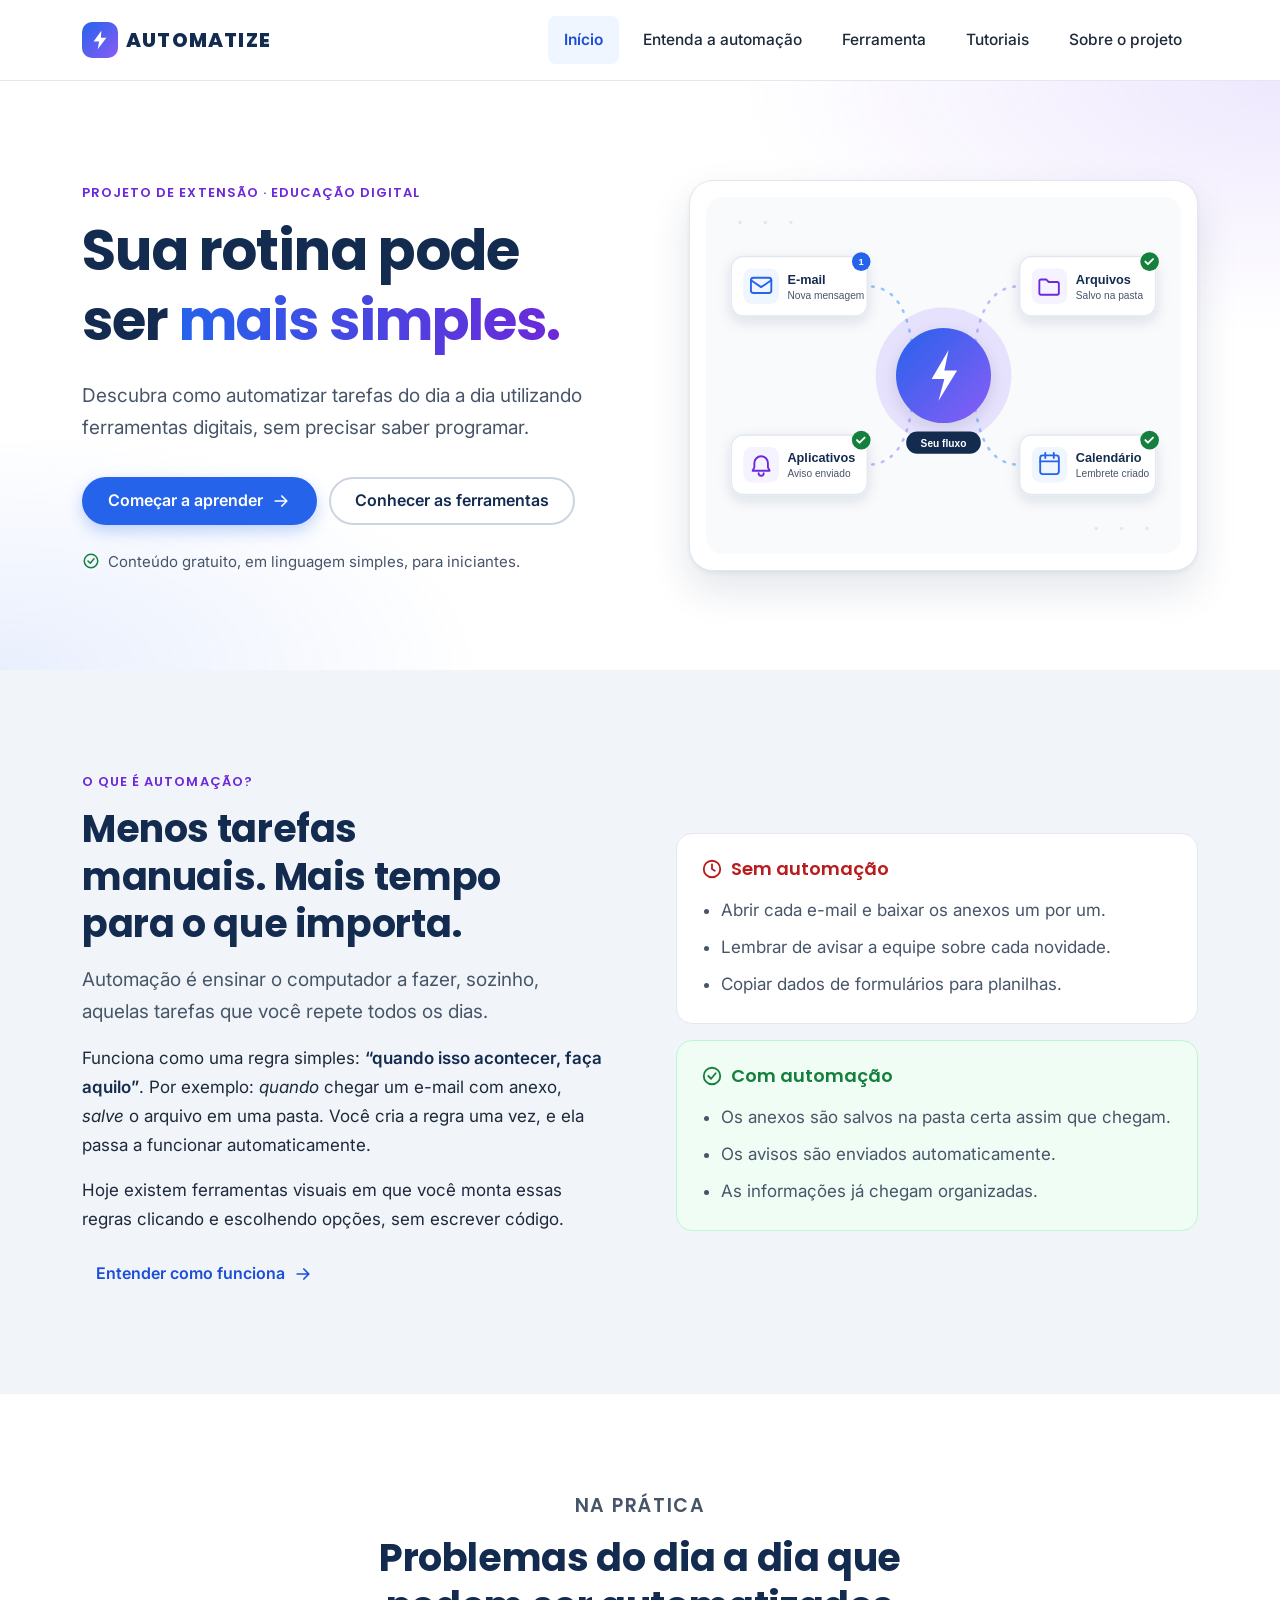
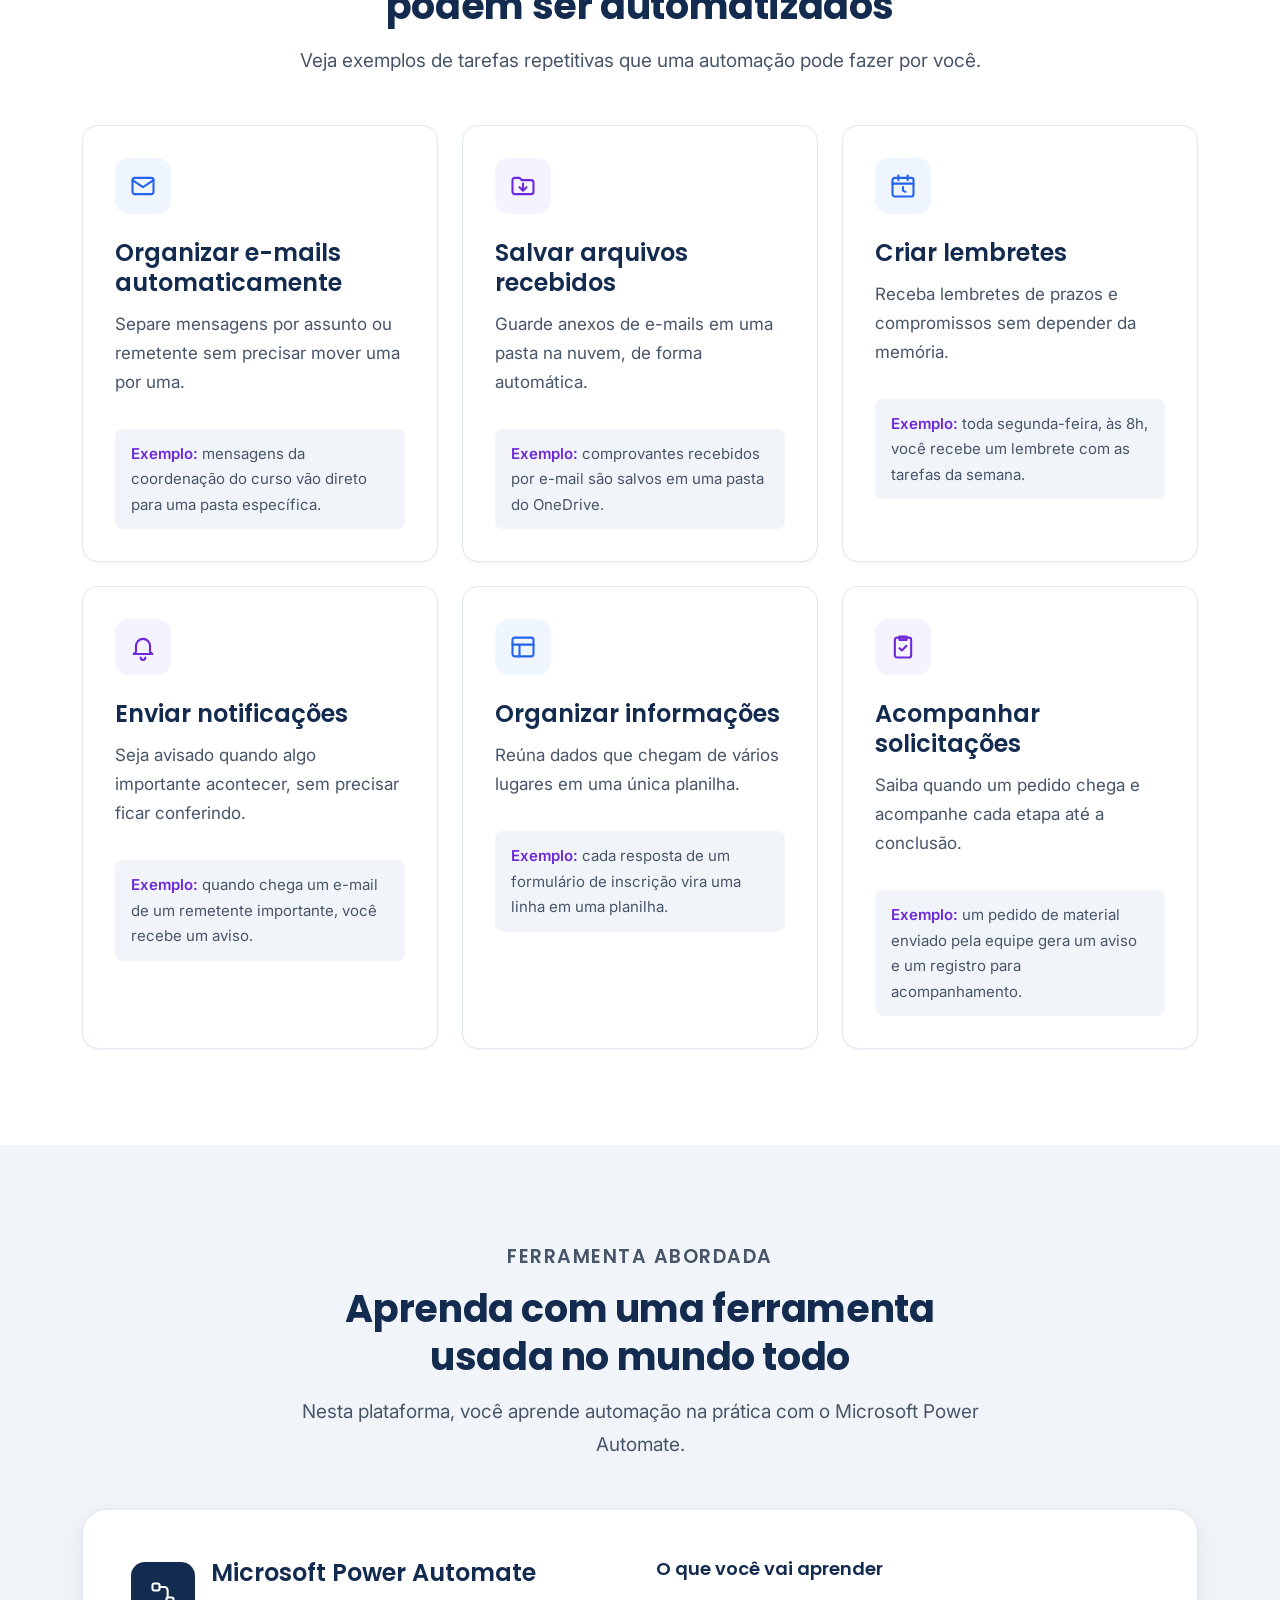
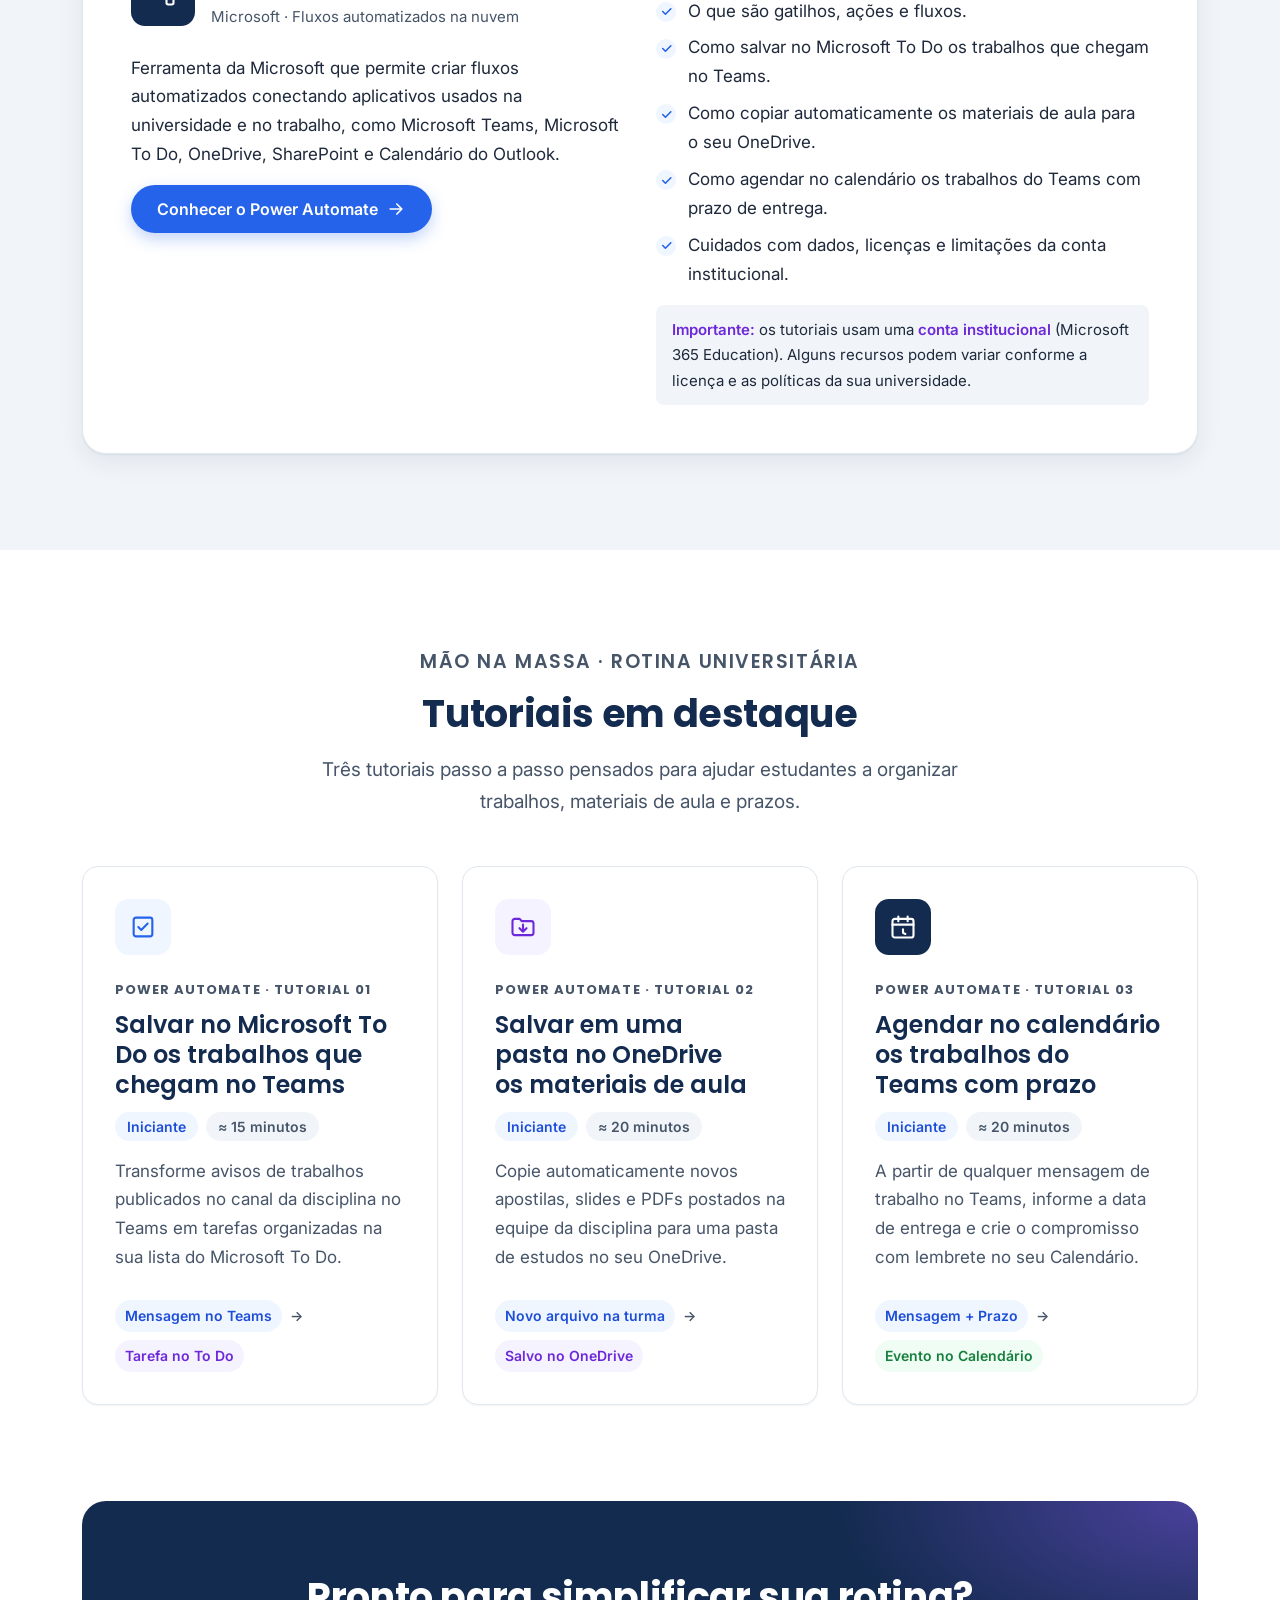
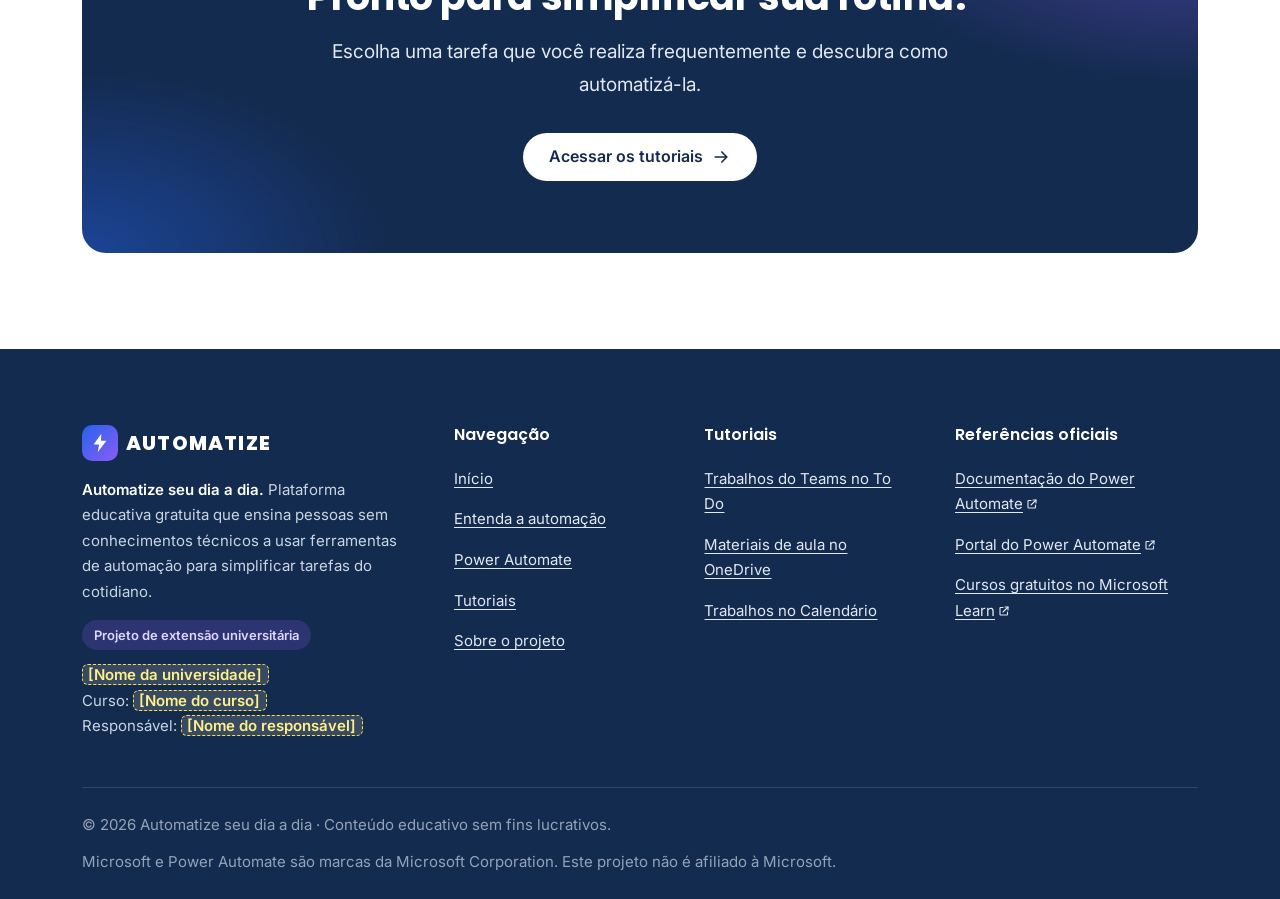
==== commit 94d139ff: "Substitui tutoriais por fluxos universitarios e remove aba de desafios" ====
--- a/index.html
+++ b/index.html
@@ -44,7 +44,6 @@
           <li><a href="automacao.html">Entenda a automação</a></li>
           <li><a href="power-automate.html">Ferramenta</a></li>
           <li><a href="power-automate.html#tutoriais">Tutoriais</a></li>
-          <li><a href="desafios.html">Desafios</a></li>
           <li><a href="sobre.html">Sobre o projeto</a></li>
         </ul>
       </nav>
@@ -188,7 +187,7 @@
                 <p>Microsoft · Fluxos automatizados na nuvem</p>
               </div>
             </div>
-            <p style="margin-top:var(--space-5)">Ferramenta da Microsoft que permite criar fluxos automatizados conectando aplicativos e serviços, como Outlook, OneDrive, Teams, Excel e Forms.</p>
+            <p style="margin-top:var(--space-5)">Ferramenta da Microsoft que permite criar fluxos automatizados conectando aplicativos usados na universidade e no trabalho, como Microsoft Teams, Microsoft To Do, OneDrive, SharePoint e Calendário do Outlook.</p>
             <a class="btn btn--primary" href="power-automate.html">
               Conhecer o Power Automate
               <svg aria-hidden="true" focusable="false" viewBox="0 0 24 24" fill="none" stroke="currentColor" stroke-width="2" stroke-linecap="round" stroke-linejoin="round"><path d="M5 12h14M13 6l6 6-6 6"/></svg>
@@ -198,12 +197,12 @@
             <h4>O que você vai aprender</h4>
             <ul class="check-list">
               <li>O que são gatilhos, ações e fluxos.</li>
-              <li>Como criar um fluxo do zero, sem programar.</li>
-              <li>Como receber avisos de e-mails importantes.</li>
-              <li>Como salvar anexos automaticamente no OneDrive.</li>
-              <li>Cuidados com dados, licenças e limitações.</li>
-            </ul>
-            <p class="card__example"><strong>Importante:</strong> os tutoriais usam uma <strong>conta institucional</strong> (Microsoft 365 de escola ou empresa). Alguns recursos podem variar conforme a licença e as políticas da sua instituição.</p>
+              <li>Como salvar no Microsoft To Do os trabalhos que chegam no Teams.</li>
+              <li>Como copiar automaticamente os materiais de aula para o seu OneDrive.</li>
+              <li>Como agendar no calendário os trabalhos do Teams com prazo de entrega.</li>
+              <li>Cuidados com dados, licenças e limitações da conta institucional.</li>
+            </ul>
+            <p class="card__example"><strong>Importante:</strong> os tutoriais usam uma <strong>conta institucional</strong> (Microsoft 365 Education). Alguns recursos podem variar conforme a licença e as políticas da sua universidade.</p>
           </div>
         </article>
       </div>
@@ -213,57 +212,57 @@
     <section class="section" aria-labelledby="tutoriais-titulo">
       <div class="container">
         <header class="section-header reveal">
-          <p class="eyebrow">Mão na massa</p>
+          <p class="eyebrow">Mão na massa · Rotina universitária</p>
           <h2 id="tutoriais-titulo">Tutoriais em destaque</h2>
-          <p>Passo a passo completo, com explicações de cada termo e espaço para acompanhar seu progresso.</p>
+          <p>Três tutoriais passo a passo pensados para ajudar estudantes a organizar trabalhos, materiais de aula e prazos.</p>
         </header>
 
         <div class="grid grid--3">
           <article class="card card--link tutorial-card reveal">
-            <span class="icon-badge" aria-hidden="true"><svg viewBox="0 0 24 24" fill="none" stroke="currentColor" stroke-width="1.8" stroke-linecap="round" stroke-linejoin="round"><path d="M6 16v-5a6 6 0 0 1 12 0v5l2 2H4z"/><path d="M10 21a2 2 0 0 0 4 0"/></svg></span>
+            <span class="icon-badge" aria-hidden="true"><svg viewBox="0 0 24 24" fill="none" stroke="currentColor" stroke-width="1.8" stroke-linecap="round" stroke-linejoin="round"><rect x="4" y="4" width="16" height="16" rx="2"/><path d="M8 12l2.5 2.5L16 9"/></svg></span>
             <p class="tutorial-card__number">Power Automate · Tutorial 01</p>
-            <h3><a href="power-automate.html#tutorial-01">Receber um aviso quando chegar um e-mail importante</a></h3>
+            <h3><a href="power-automate.html#tutorial-01">Salvar no Microsoft To Do os trabalhos que chegam no Teams</a></h3>
             <ul class="badge-list">
               <li class="badge">Iniciante</li>
               <li class="badge badge--gray">≈ 15 minutos</li>
             </ul>
-            <p>Crie um fluxo que percebe a chegada de uma mensagem e envia um aviso automático para você.</p>
+            <p>Transforme avisos de trabalhos publicados no canal da disciplina no Teams em tarefas organizadas na sua lista do Microsoft To Do.</p>
             <ul class="flow-mini" aria-label="Resumo do fluxo">
-              <li class="flow-mini__trigger">E-mail chega</li>
+              <li class="flow-mini__trigger">Mensagem no Teams</li>
               <li class="flow-mini__arrow" aria-hidden="true">→</li>
-              <li class="flow-mini__action">Envia aviso</li>
+              <li class="flow-mini__action">Tarefa no To Do</li>
             </ul>
           </article>
 
           <article class="card card--link tutorial-card reveal">
             <span class="icon-badge icon-badge--purple" aria-hidden="true"><svg viewBox="0 0 24 24" fill="none" stroke="currentColor" stroke-width="1.8" stroke-linecap="round" stroke-linejoin="round"><path d="M3 7a2 2 0 0 1 2-2h4l2 2h8a2 2 0 0 1 2 2v8a2 2 0 0 1-2 2H5a2 2 0 0 1-2-2z"/><path d="M12 10v6M9 13l3 3 3-3"/></svg></span>
             <p class="tutorial-card__number">Power Automate · Tutorial 02</p>
-            <h3><a href="power-automate.html#tutorial-02">Salvar anexos de e-mail automaticamente no OneDrive</a></h3>
+            <h3><a href="power-automate.html#tutorial-02">Salvar em uma pasta no OneDrive os materiais de aula</a></h3>
             <ul class="badge-list">
               <li class="badge">Iniciante</li>
               <li class="badge badge--gray">≈ 20 minutos</li>
             </ul>
-            <p>Monte um fluxo que guarda os arquivos recebidos por e-mail em uma pasta da nuvem.</p>
+            <p>Copie automaticamente novos apostilas, slides e PDFs postados na equipe da disciplina para uma pasta de estudos no seu OneDrive.</p>
             <ul class="flow-mini" aria-label="Resumo do fluxo">
-              <li class="flow-mini__trigger">E-mail com anexo</li>
+              <li class="flow-mini__trigger">Novo arquivo na turma</li>
               <li class="flow-mini__arrow" aria-hidden="true">→</li>
-              <li class="flow-mini__action">Salva no OneDrive</li>
+              <li class="flow-mini__action">Salvo no OneDrive</li>
             </ul>
           </article>
 
           <article class="card card--link tutorial-card reveal">
-            <span class="icon-badge icon-badge--navy" aria-hidden="true"><svg viewBox="0 0 24 24" fill="none" stroke="currentColor" stroke-width="1.8" stroke-linecap="round" stroke-linejoin="round"><circle cx="12" cy="12" r="9"/><circle cx="12" cy="12" r="5"/><circle cx="12" cy="12" r="1"/></svg></span>
-            <p class="tutorial-card__number">Pratique</p>
-            <h3><a href="desafios.html">Desafios práticos e quiz final</a></h3>
+            <span class="icon-badge icon-badge--navy" aria-hidden="true"><svg viewBox="0 0 24 24" fill="none" stroke="currentColor" stroke-width="1.8" stroke-linecap="round" stroke-linejoin="round"><rect x="3" y="5" width="18" height="16" rx="2"/><path d="M3 10h18M8 3v4M16 3v4M12 14v3l2 1"/></svg></span>
+            <p class="tutorial-card__number">Power Automate · Tutorial 03</p>
+            <h3><a href="power-automate.html#tutorial-03">Agendar no calendário os trabalhos do Teams com prazo</a></h3>
             <ul class="badge-list">
-              <li class="badge badge--purple">Interativo</li>
-              <li class="badge badge--gray">≈ 10 minutos</li>
-            </ul>
-            <p>Teste o que você aprendeu com situações do cotidiano e receba explicações a cada resposta.</p>
-            <ul class="flow-mini" aria-label="Conteúdo">
-              <li class="flow-mini__trigger">3 desafios</li>
-              <li class="flow-mini__arrow" aria-hidden="true">+</li>
-              <li class="flow-mini__result">Quiz com 5 perguntas</li>
+              <li class="badge">Iniciante</li>
+              <li class="badge badge--gray">≈ 20 minutos</li>
+            </ul>
+            <p>A partir de qualquer mensagem de trabalho no Teams, informe a data de entrega e crie o compromisso com lembrete no seu Calendário.</p>
+            <ul class="flow-mini" aria-label="Resumo do fluxo">
+              <li class="flow-mini__trigger">Mensagem + Prazo</li>
+              <li class="flow-mini__arrow" aria-hidden="true">→</li>
+              <li class="flow-mini__result">Evento no Calendário</li>
             </ul>
           </article>
         </div>
@@ -309,16 +308,15 @@
             <li><a href="automacao.html">Entenda a automação</a></li>
             <li><a href="power-automate.html">Power Automate</a></li>
             <li><a href="power-automate.html#tutoriais">Tutoriais</a></li>
-            <li><a href="desafios.html">Desafios</a></li>
             <li><a href="sobre.html">Sobre o projeto</a></li>
           </ul>
         </nav>
         <nav aria-label="Rodapé — tutoriais">
           <p class="site-footer__title">Tutoriais</p>
           <ul>
-            <li><a href="power-automate.html#tutorial-01">Aviso de e-mail importante</a></li>
-            <li><a href="power-automate.html#tutorial-02">Salvar anexos no OneDrive</a></li>
-            <li><a href="desafios.html#quiz">Quiz final</a></li>
+            <li><a href="power-automate.html#tutorial-01">Trabalhos do Teams no To Do</a></li>
+            <li><a href="power-automate.html#tutorial-02">Materiais de aula no OneDrive</a></li>
+            <li><a href="power-automate.html#tutorial-03">Trabalhos no Calendário</a></li>
           </ul>
         </nav>
         <div>
--- a/css/responsive.css
+++ b/css/responsive.css
@@ -70,6 +70,7 @@
 
   .grid--3 { grid-template-columns: repeat(3, 1fr); }
   .grid--4 { grid-template-columns: repeat(4, 1fr); }
+  .tutorial-picker { grid-template-columns: repeat(3, 1fr); }
 
   .hero { padding-block: var(--space-9); }
   .hero__grid { grid-template-columns: 1.05fr 1fr; gap: var(--space-8); }
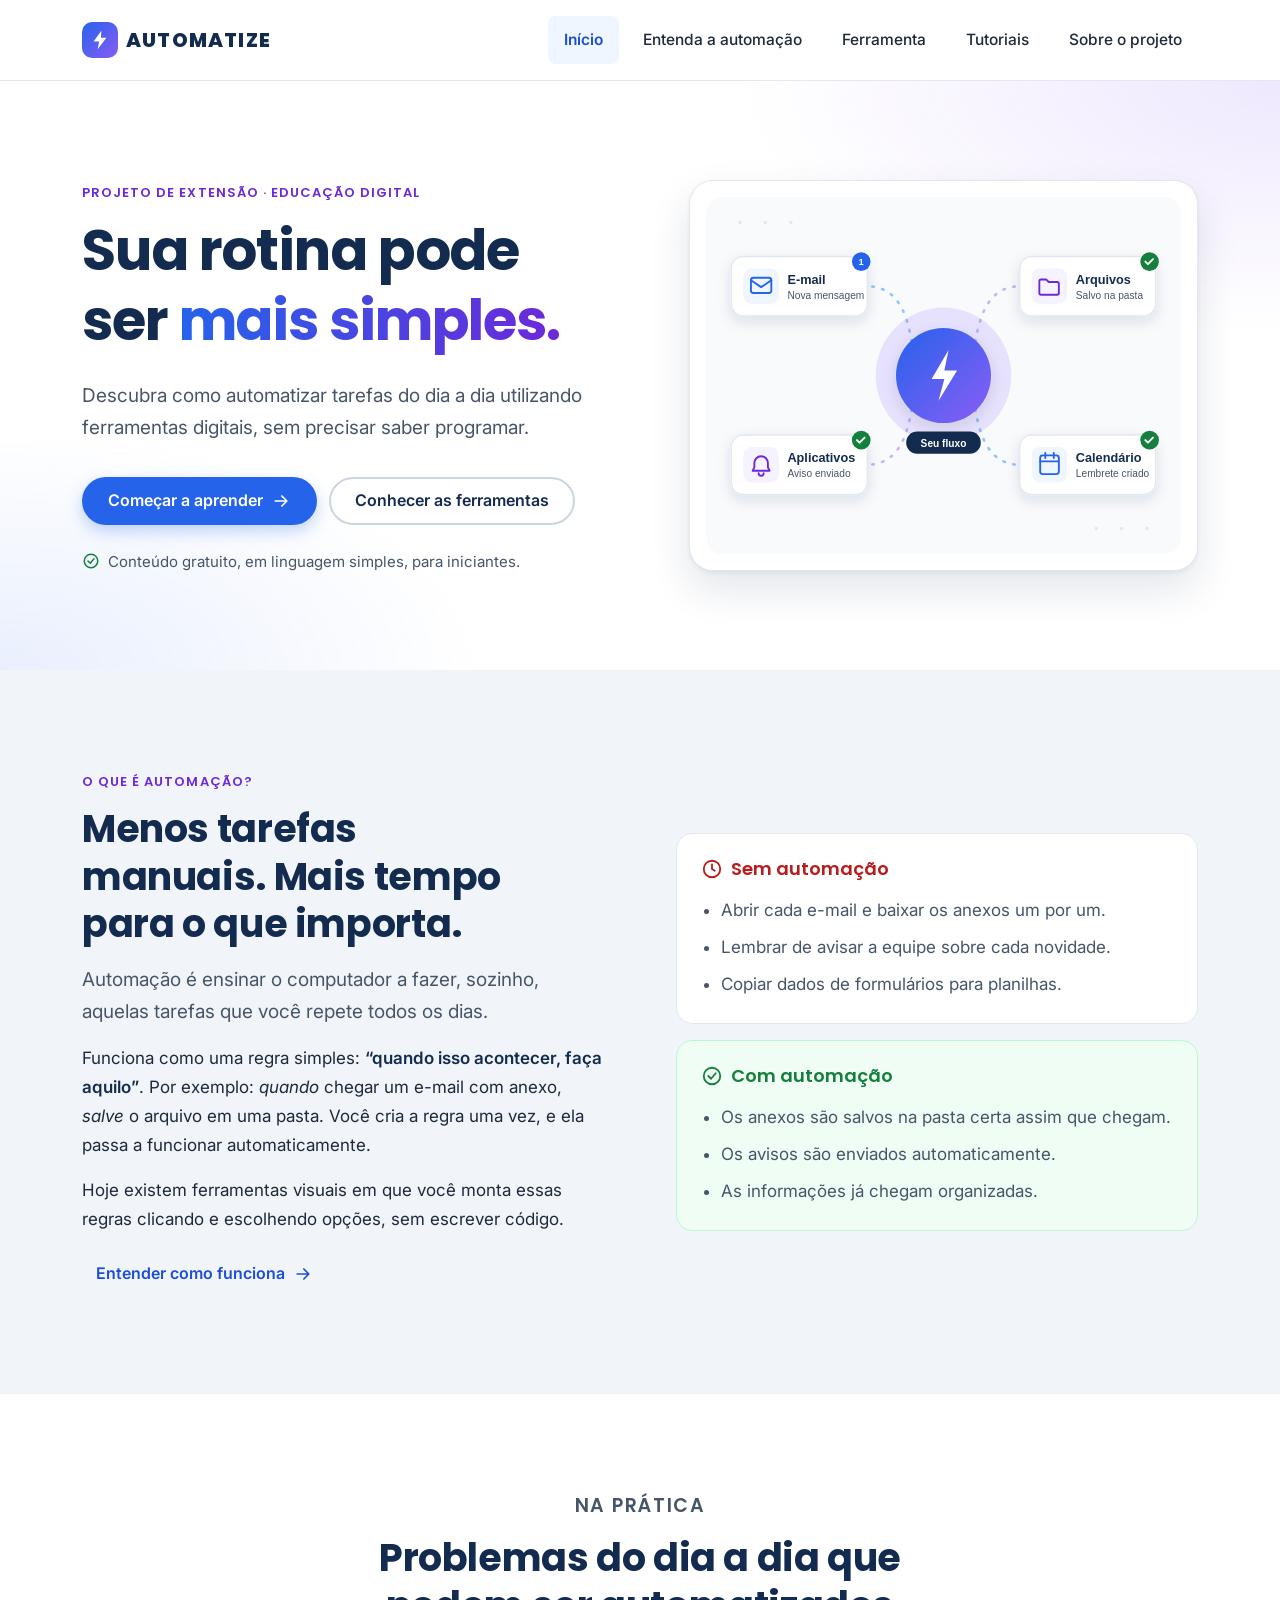
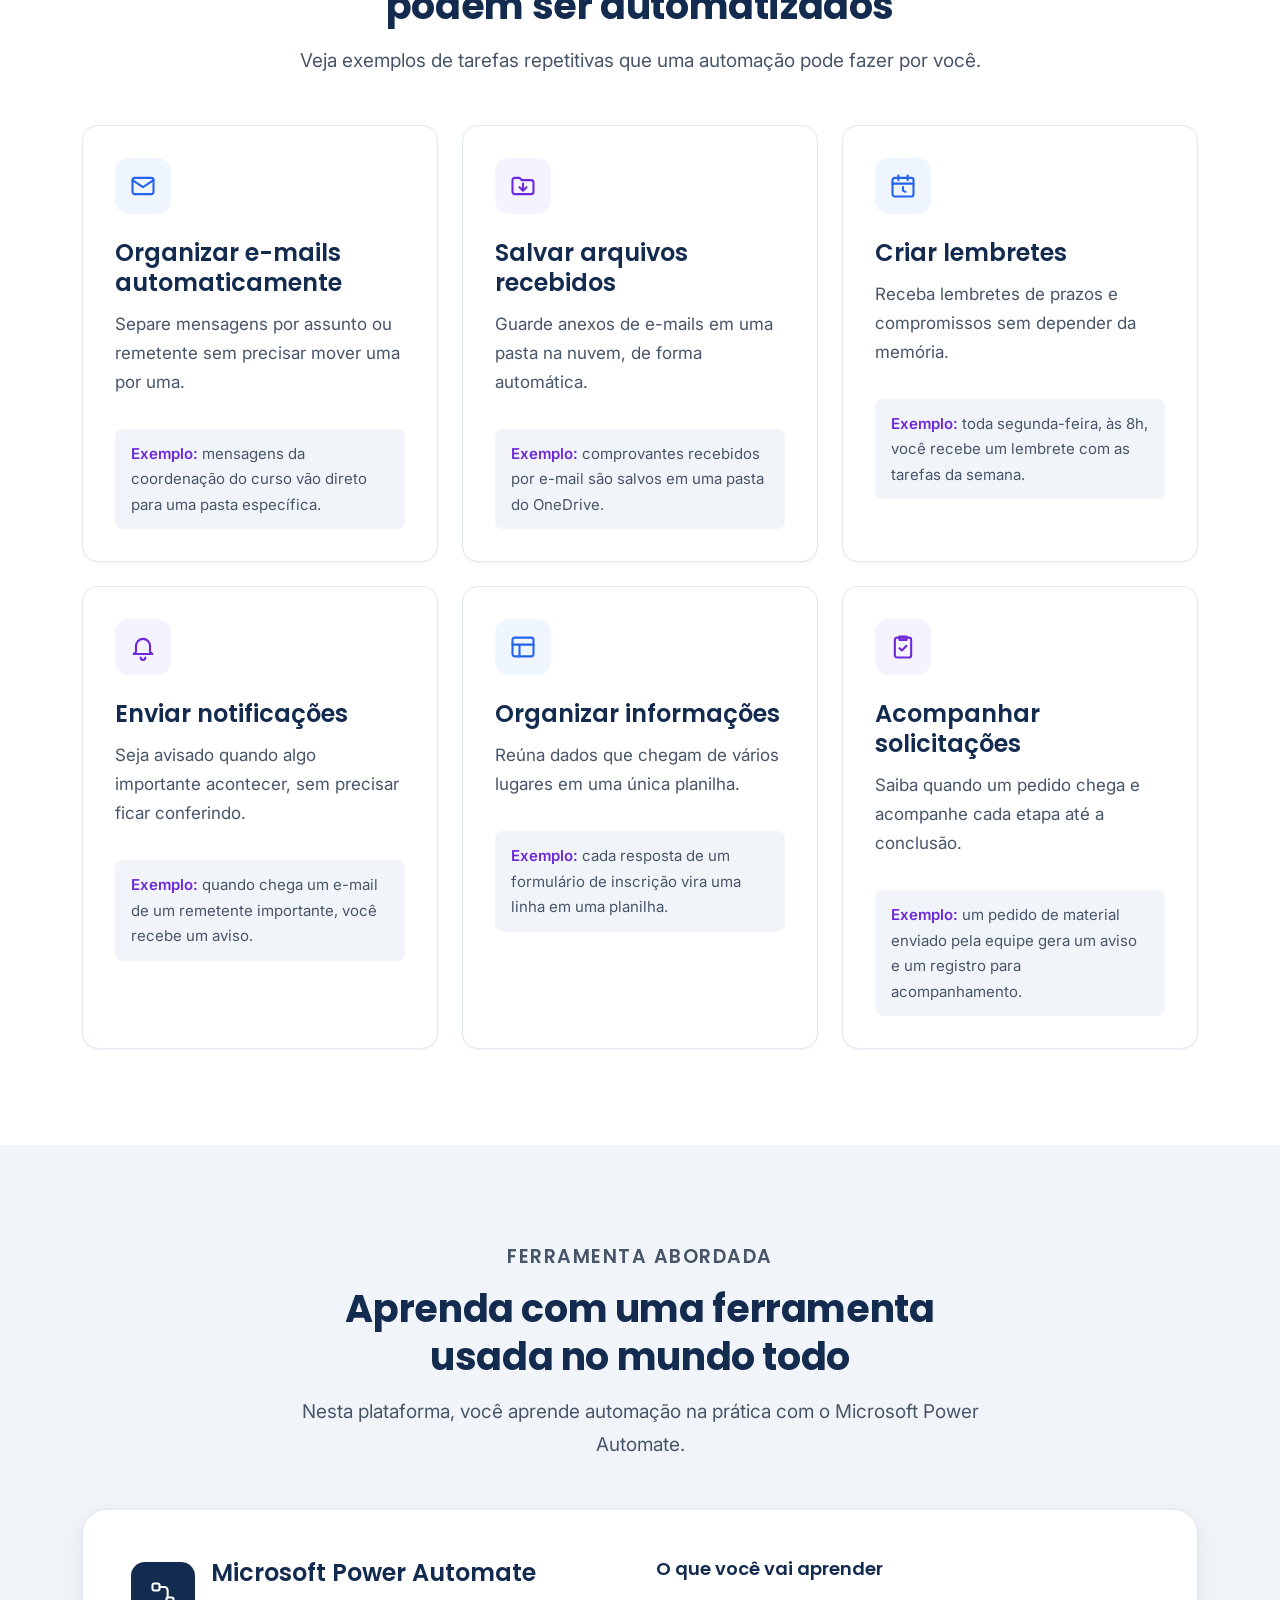
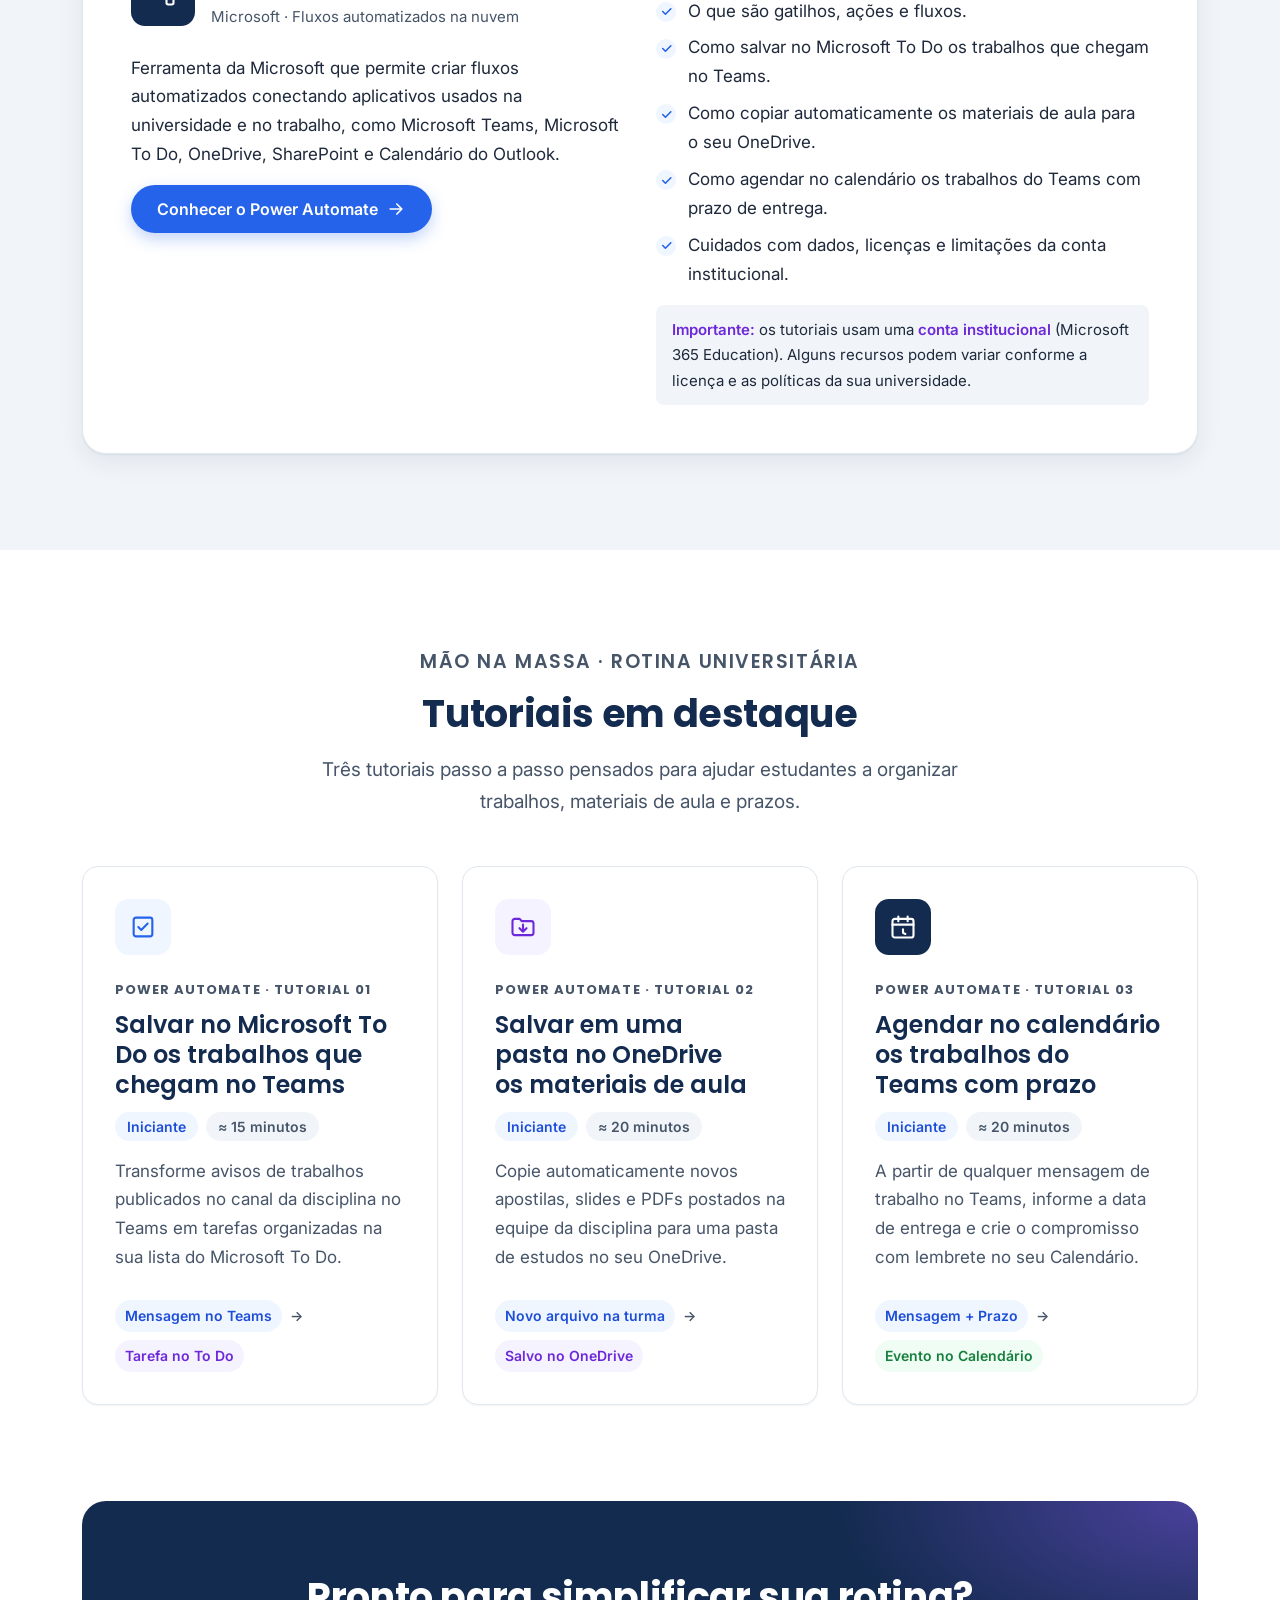
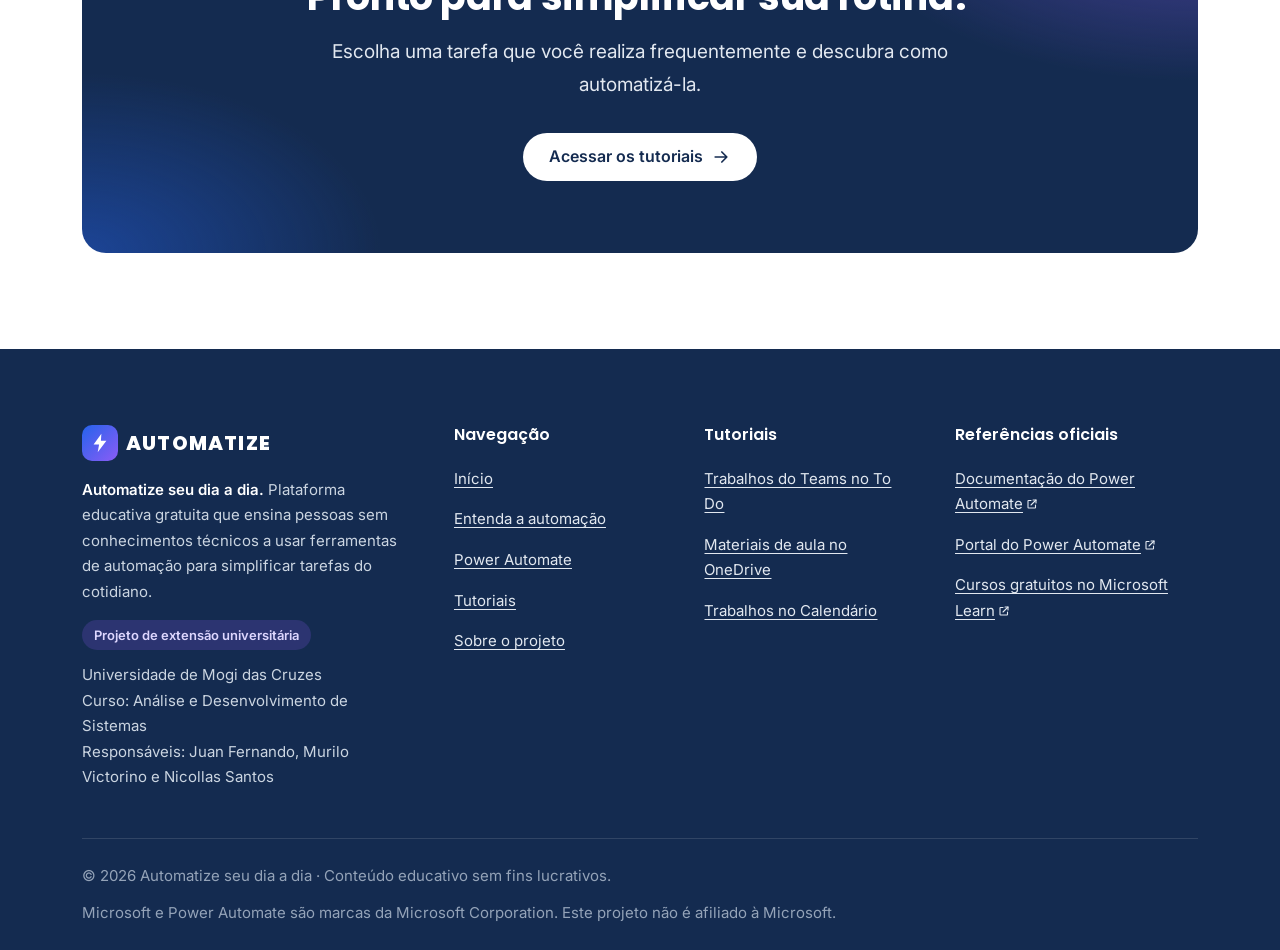
==== commit 8aa08064: "Adiciona screenshots dos tutoriais e atualiza informacoes institucionais" ====
--- a/index.html
+++ b/index.html
@@ -296,9 +296,9 @@
           <p style="margin-top:var(--space-3)"><strong style="color:#fff">Automatize seu dia a dia.</strong> Plataforma educativa gratuita que ensina pessoas sem conhecimentos técnicos a usar ferramentas de automação para simplificar tarefas do cotidiano.</p>
           <p class="extension-tag">Projeto de extensão universitária</p>
           <p>
-            <span class="editable" data-editable="universidade">[Nome da universidade]</span><br>
-            Curso: <span class="editable" data-editable="curso">[Nome do curso]</span><br>
-            Responsável: <span class="editable" data-editable="responsavel">[Nome do responsável]</span>
+            Universidade de Mogi das Cruzes<br>
+            Curso: Análise e Desenvolvimento de Sistemas<br>
+            Responsáveis: Juan Fernando, Murilo Victorino e Nicollas Santos
           </p>
         </div>
         <nav aria-label="Rodapé — páginas">
